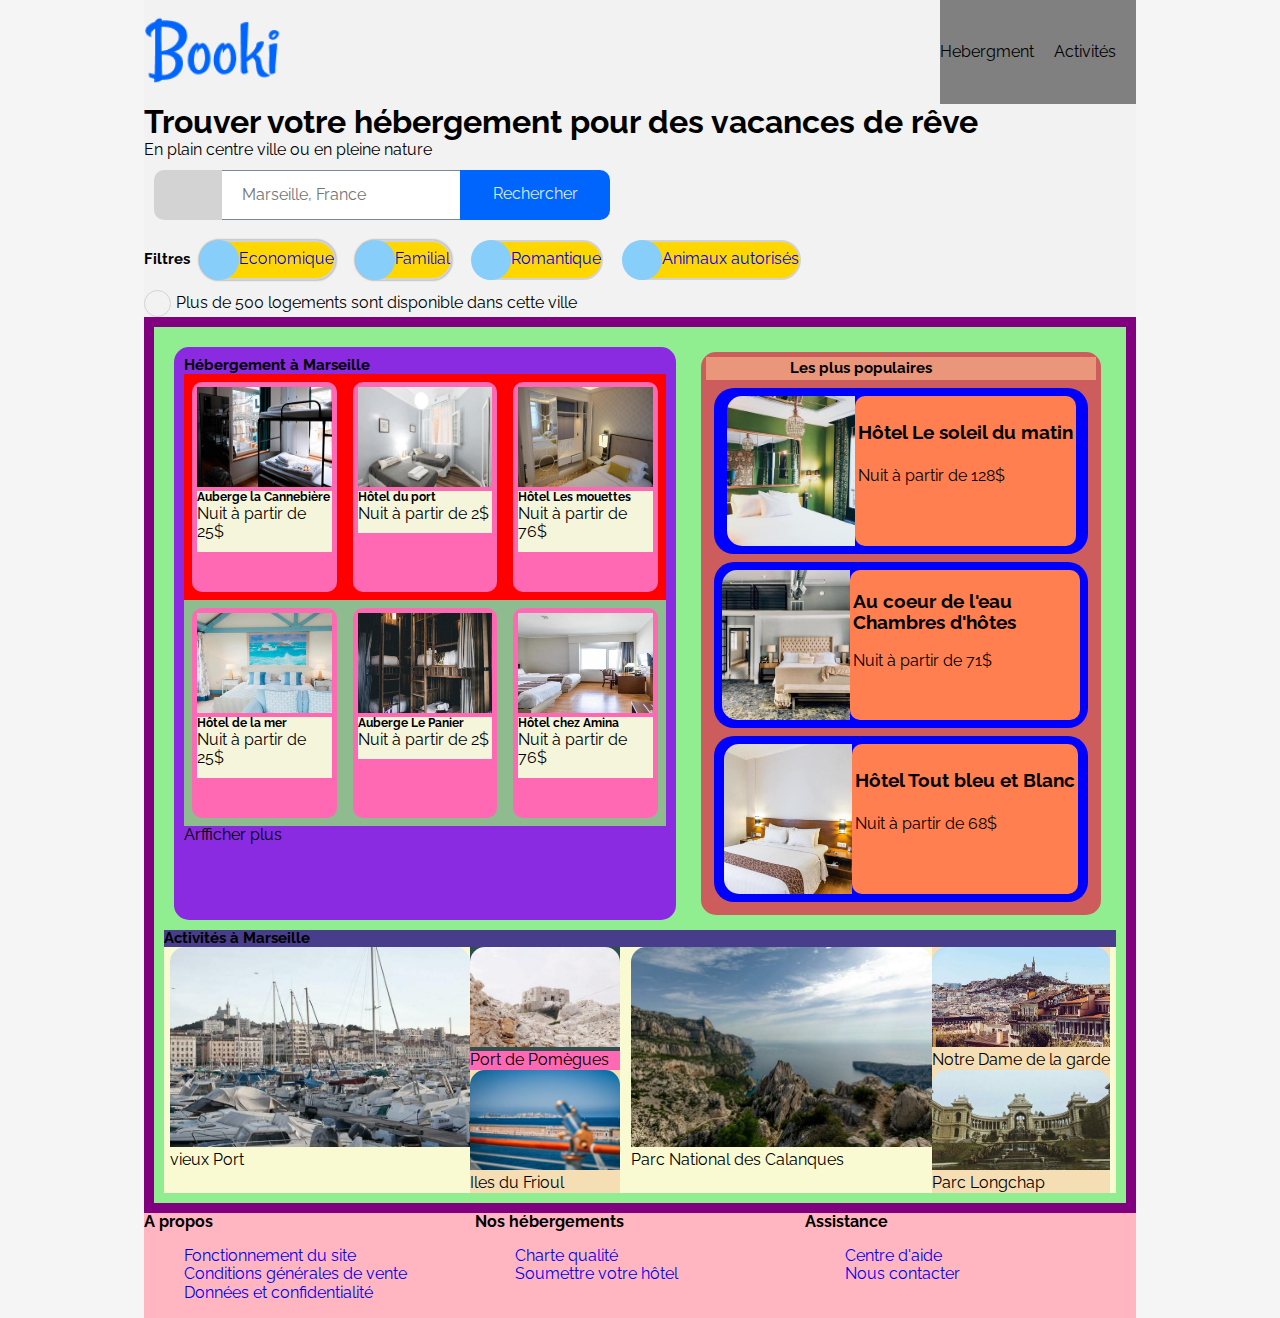
==== index.html @ ab5b2183 "Correction: Ajustement of first article and aside display and correction the iamges name" ====
<!DOCTYPE html>
<html>
    <head>
        <meta charset="utf-8">
        <meta name="viewport" content="width=device-width, initial-scale=1.0">
        <title>Web app</title>
        <!-- file normalize -->
        <link rel="stylesheet" href="./css/normalize.css"/>
        <link rel="stylesheet" href="./css/style.css"/>
        <link rel="stylesheet" href="https://cdnjs.cloudflare.com/ajax/libs/font-awesome/6.1.1/css/all.min.css" integrity="sha512-KfkfwYDsLkIlwQp6LFnl8zNdLGxu9YAA1QvwINks4PhcElQSvqcyVLLD9aMhXd13uQjoXtEKNosOWaZqXgel0g==" crossorigin="anonymous" referrerpolicy="no-referrer" />
        <link rel="icon" href="Google__Logo.ico"/>
    </head>
    <body>
       <div id="container1">
            <header class="navBar">
                <div class="headContainer"> 
                    <div class="logo">
                        <a href="#"><img src="./images/logo/Booki.png" alt="Logo booki"></a>
                    </div>
                    <div class="hybrid"></div>
                    <div class="hebergementBar">
                            <a href="#">Hebergment</a>
                            <a href="#">Activités</a>
                    </div>
                </div>
            </header>
            <main id="container2">
                <section id="filtersContainer">
                    <h1>Trouver votre hébergement pour des vacances de rêve</h1><p>En plain centre ville ou en pleine nature</p> 
                    <div class="rechercheBar">
                        <div class="buttonLocalisationIcon">
                            <i class="fa-solid fa-location-dot"></i>
                        </div>
                        <input class ="searchBar" type="search" placeholder="Marseille, France">
                        <div class="buttonResearch">Rechercher</div>
                    </div>
                    <div class="rechercheBarMobile">
                        <div class="buttonLocalisationIcon">
                            <i class="fa-solid fa-location-dot"></i>
                        </div>
                            <input class ="searchBarMobile" type="search" placeholder="Marseille, France">
                        <div class="buttonMagnifyingGlass">
                            <i class="fa-solid fa-magnifying-glass"></i>
                        </div>
                    </div>
                    <div class="filters">
                        <h2>Filtres</h2>
                        <div class="filterRelou">
                             <a href="#">
                                <div class="filter">
                                    <i class="fa-solid fa-money-bill-wave"></i>
                                    <p>Economique</p>
                                </div>
                            </a>
                            <a href="#">
                                <div class="filter">
                                    <i class="fa-solid fa-child-reaching"></i>
                                    <p>Familial</p>
                                </div>
                            </a>
                        </div>
                        <a href="#">
                            <div class="filter">
                                <i class="fa-solid fa-heart"></i>
                                <p>Romantique</p>
                            </div>
                        </a>
                        <a href="#">
                            <div class="filter">
                                <i class="fa-solid fa-dog"></i>
                                <p>Animaux autorisés</p>
                            </div>
                        </a>
                    </div>
                    <div class="headInformation">
                        <div class="infomationIcon"><i class="fa-solid fa-info"></i></div>
                        <p>Plus de 500 logements sont disponible dans cette ville</p>
                    </div>
                </section>
                <article id="container3">
                    <section class="article1">
                        <h2>Hébergement à Marseille</h2>
                        <div class="artcile1Part1">
                            <!--Cards start-->
                            <div class="cards">
                                <div class="cardImgB3">
                                    <img src="./images/hebergements/4_small/AubergelaCannebière.jpg" alt="Image of Auberge la Cannebière">
                                </div>
                                <div class="cardTextB3">
                                    <h4>Auberge la Cannebière</h4>
                                    <p>Nuit à partir de 25$</p>
                                    <div class="starEvaluation">
                                        <div class="starFullIcon"><i class="fa-solid fa-star"></i></div>
                                        <div class="starFullIcon"><i class="fa-solid fa-star"></i></div>
                                        <div class="starFullIcon"><i class="fa-solid fa-star"></i></div>
                                        <div class="starFullIcon"><i class="fa-solid fa-star"></i></div>
                                        <div class="startEmptyIcon">
                                            <i class="fa-solid fa-star"></i>
                                        </div>
                                    </div>
                                </div>
                            </div>
                            <div class="cards">
                                <div class="cardImgB3">
                                    <img src="./images/hebergements/4_small/Hôtelduport.jpg" alt="Image Hôtel du port">
                                </div>
                                <div class="cardTextB3">
                                    <h4>Hôtel du port</h1>
                                    <p>Nuit à partir de 2$</p>
                                    <div class="starEvaluation">
                                        <div class="starFullIcon"><i class="fa-solid fa-star"></i></div>
                                        <div class="starFullIcon"><i class="fa-solid fa-star"></i></div>
                                        <div class="starFullIcon"><i class="fa-solid fa-star"></i></div>
                                        <div class="starFullIcon"><i class="fa-solid fa-star"></i></div>
                                        <div class="starFullIcon"><i class="fa-solid fa-star"></i></div>
                                    </div>
                                </div>
                            </div>
                            <div class="cards">
                                <div class="cardImgB3">
                                    <img src="./images/hebergements/4_small/HôtelLesmouettes.jpg" alt="Image Hôtel Les mouettes">
                                </div>
                                <div class="cardTextB3">
                                    <h4>Hôtel Les mouettes</h1>
                                    <p>Nuit à partir de 76$</p>
                                    <div class="starEvaluation">
                                        <div class="starFullIcon"><i class="fa-solid fa-star"></i></div>
                                        <div class="starFullIcon"><i class="fa-solid fa-star"></i></div>
                                        <div class="starFullIcon"><i class="fa-solid fa-star"></i></div>
                                        <div class="starFullIcon"><i class="fa-solid fa-star"></i></div>
                                        <div class="startEmptyIcon">
                                            <i class="fa-solid fa-star"></i>
                                        </div>
                                    </div>
                                </div>
                            </div>
                        </div>
                            <div class="artcile1Part2">
                                <div class="cards">
                                    <div class="cardImgB3">
                                        <img src="./images/hebergements/4_small/Hôteldelamer.jpg" alt="Image Hôtel de la mer">
                                    </div>
                                    <div class="cardTextB3">
                                        <h4>Hôtel de la mer</h1>
                                        <p>Nuit à partir de 25$</p>
                                        <div class="starEvaluation">
                                            <div class="starFullIcon"><i class="fa-solid fa-star"></i></div>
                                            <div class="starFullIcon"><i class="fa-solid fa-star"></i></div>
                                            <div class="starFullIcon"><i class="fa-solid fa-star"></i></div>
                                            <div class="startEmptyIcon">
                                                <i class="fa-solid fa-star"></i>
                                                <i class="fa-solid fa-star"></i>
                                            </div>
                                        </div>
                                    </div>
                                </div>
                                <div class="cards">
                                    <div class="cardImgB3">
                                        <img src="./images/hebergements/4_small/AubergeLePanier.jpg" alt="Image Auberge Le Panier">
                                    </div>
                                    <div class="cardTextB3">
                                        <h4>Auberge Le Panier</h1>
                                        <p>Nuit à partir de 2$</p>
                                        <div class="starEvaluation">
                                            <div class="starFullIcon"><i class="fa-solid fa-star"></i></div>
                                            <div class="starFullIcon"><i class="fa-solid fa-star"></i></div>
                                            <div class="starFullIcon"><i class="fa-solid fa-star"></i></div>
                                            <div class="starFullIcon"><i class="fa-solid fa-star"></i></div>
                                            <div class="startEmptyIcon">
                                                <i class="fa-solid fa-star"></i>
                                            </div>
                                        </div>
                                    </div>
                                </div>
                                <div class="cards">
                                    <div class="cardImgB3">
                                        <img class="hebergementImg6" src="./images/hebergements/4_small/HôtelchezAmina.jpg" alt="Image Hôtel chez Amina">
                                    </div>
                                    <div class="cardTextB3">
                                        <h4>Hôtel chez Amina</h1>
                                        <p>Nuit à partir de 76$</p>
                                        <div class="starEvaluation">
                                            <div class="starFullIcon"><i class="fa-solid fa-star"></i></div>
                                            <div class="starFullIcon"><i class="fa-solid fa-star"></i></div>
                                            <div class="starFullIcon"><i class="fa-solid fa-star"></i></div>
                                            <div class="starFullIcon"><i class="fa-solid fa-star"></i></div>
                                            <div class="starFullIcon"><i class="fa-solid fa-star"></i></div>
                                        </div>
                                    </div>
                                </div>
                        </div> 
                        <p>Arfficher plus</p>
                    </section>
                    <aside class="article2">
                        <div class="artcile2Title">
                            <h2>Les plus populaires</h2>
                            <i class="fa-solid fa-star"></i>
                        </div>
                        <div class="cardsWithIcon">
                                <img src="./images/hebergements/4_small/HôtelLesoleildumatin.jpg" alt="Image Hôtel Tout bleu et Blanc">
                                <div class="cardDescripIcon">
                                <h3>Hôtel Le soleil du matin</h3>
                                <p>Nuit à partir de 128$</p>
                                <div class="starEvaluation">
                                    <div class="starFullIcon"><i class="fa-solid fa-star"></i></div>
                                    <div class="starFullIcon"><i class="fa-solid fa-star"></i></div>
                                    <div class="starFullIcon"><i class="fa-solid fa-star"></i></div>
                                    <div class="starFullIcon"><i class="fa-solid fa-star"></i></div>
                                    <div class="starFullIcon"><i class="fa-solid fa-star"></i></div>
                                </div>
                            </div>
                        </div>
                        <div class="cardsWithIcon">
                            <img src="./images/hebergements/4_small/Aucoeurdel'eauChambred'hôte.jpg" alt="Image Au coeur de l'eau Chambre d'hôtel">
                            <div class="cardDescripIcon">
                                <h3>Au coeur de l'eau Chambres d'hôtes</h3>
                                <p>Nuit à partir de 71$</p>
                                <div class="starEvaluation">
                                    <div class="starFullIcon"><i class="fa-solid fa-star"></i></div>
                                    <div class="starFullIcon"><i class="fa-solid fa-star"></i></div>
                                    <div class="starFullIcon"><i class="fa-solid fa-star"></i></div>
                                    <div class="starFullIcon"><i class="fa-solid fa-star"></i></div>
                                    <div class="startEmptyIcon">
                                        <i class="fa-solid fa-star"></i>
                                    </div>
                                </div>
                            </div>
                        </div>
                        <div class="cardsWithIcon">
                            <img src="./images/hebergements/4_small/HôtelToutbleuetBlanc.jpg" alt="Image Hôtel Tout bleu et Blanc">
                            <div class="cardDescripIcon">
                                <h3>Hôtel Tout bleu et Blanc</h3>
                                <p>Nuit à partir de 68$</p>
                                <div class="starEvaluation">
                                    <div class="starFullIcon"><i class="fa-solid fa-star"></i></div>
                                    <div class="starFullIcon"><i class="fa-solid fa-star"></i></div>
                                    <div class="starFullIcon"><i class="fa-solid fa-star"></i></div>
                                    <div class="starFullIcon"><i class="fa-solid fa-star"></i></div>
                                    <div class="startEmptyIcon">
                                        <i class="fa-solid fa-star"></i>
                                    </div>
                                </div>
                            </div>
                        </div>
                    </aside>
                    <section class="article3">
                        <h2>Activités à Marseille</h2>
                        <div class="article3cards">
                            <div class="artcile3Part1">
                                <div class="cards3">
                                    <img class="activiteImg1" src="./images/activites/4_small/vieuxPort.jpg" alt="Image vieux port">
                                    <p>vieux Port</p>
                                </div>
                                <div class="artcile3Relou">
                                    <div class="cards3">
                                        <div class="cardImgB5">
                                            <img class="activiteImg2" src="./images/activites/4_small/PortdePomègues.jpg" alt="Image Port de Pomègues">
                                        </div>
                                        <div class="cardTextB5"><p>Port de Pomègues</p></div>
                                    </div>
                                    <div class="cards3">
                                        <img class="activiteImg3" src="./images/activites/4_small/IlesduFrioul.jpg" alt="Image Iles du Frioul">
                                        <p>Iles du Frioul</p>
                                    </div>
                                </div>
                            </div>
                            <div class="artcile3Part2">
                                <div class="cards3">
                                    <img class="activiteImg4" src="./images/activites/4_small/ParcNationaldesCalanques.jpg" alt="Image Parc National des Calanques">
                                    <p>Parc National des Calanques</p>
                                </div>
                                <div class="artcile3Relou">
                                    <div class="cards3">
                                        <img class="activiteImg5" src="./images/activites/4_small/NotreDamedelagarde.jpg" alt="Image Notre Dame de la garde">
                                        <p>Notre Dame de la garde</p>
                                    </div>
                                    <div class="cards3">
                                        <img class="activiteImg6" src="./images/activites/4_small/ParcLongchap.jpg" alt="Image Parc Longchap">
                                        <p>Parc Longchap</p>
                                    </div>
                                </div>
                            </div>
                        </div>
                    </section>
                </article>
            </main>
            <footer class="basDePage">
                <div class="footInfo">
                    <h4>A propos</h4>
                    <ul>
                        <li><a href="#">Fonctionnement du site</a></li>
                        <li><a href="#">Conditions générales de vente</a></li>
                        <li><a href="#">Données et confidentialité</a></li>
                    </ul>
                </div>
                <div class="footInfo">
                    <h4>Nos hébergements</h4>
                    <ul>
                        <li><a href="#">Charte qualité</a></li>
                        <li><a href="#">Soumettre votre hôtel</a></li>
                    </ul>
                </div>
                <div class="footInfo">
                    <h4>Assistance</h4>
                    <ul>
                        <li><a href="#"><p>Centre d'aide</p></a></li>
                        <li><a href="#"><p>Nous contacter</p></a></li>
                    </ul>
                </div>
            </footer>
       </div>
    </body>
</html>
---- css/style.css ----
@import url('https://fonts.googleapis.com/css2?family=Raleway:ital,wght@0,100;0,200;0,300;0,400;0,500;0,600;0,700;0,800;0,900;1,100;1,200;1,300;1,400;1,500;1,600;1,700;1,800;1,900&display=swap');


html {
    font-family: 'Raleway', sans-serif;
}
:root {
    --color1: #0065FC;
    --color2: #DEEBFF;
    --color3: #F2F2F2;
}

body {
    background-color: whitesmoke;
    max-width: 992px;
    margin: auto;
}
h1,h2,h3,h4,h5,h6 {
    margin-top: 0px;
    margin-bottom: 0px;
}
h2 {
    font-size: 15px;
}
p {
    margin-top: 0px;
    margin-bottom: 0px;
}
div#container1 {
    background-color: #F2F2F2;
    display: grid;
    grid-template-columns: 1fr;
    /*grid-template-rows: 0.2fr 6fr 1fr;
    grid-template-rows: 0.2fr 2fr 0.2fr;*/
    grid-template-areas:
    "navBar"
    "main"
    "basDePage";
    height: 100vh;
}
header.navBar{
    background-color: turquoise;
}

div.headContainer {
    background-color: red;
    display: flex;
}
div.logo {
    background-color: #F2F2F2;
    display: flex;
    /*object-fit: cover;
    background-image: url("../images/logo/Booki.png");
    background-size: contain;
    background-repeat: no-repeat;*/
}
div.logo img{
    width: 100%;
    height: 100px;
}
div.hybrid {
    background-color: #F2F2F2;
    flex-grow: 2;
}
div.hebergementBar {
    background-color: grey;
    display: flex;
}
div.hebergementBar a {
    color: black;
    text-decoration:none;
    margin-right: 20px;
    padding-top: 40px;
    border-top: 3px solid transparent;
}
div.hebergementBar a:hover {
    color: #0065FC;
    border-top: 3px solid blue;
}
main#container2 {
    background-color: purple;
    display: grid;
    grid-template-columns: 1fr;
    /*grid-template-rows: 0.5fr 3fr;
    grid-template-rows: 0.1fr 2fr 0.1fr;*/
    grid-template-areas:
    "section"
    "articles";
    grid-area: main;
}
section#filtersContainer {
    background-color: #F2F2F2;
    grid-area: section;
}
div.rechercheBar {
    background-color: #F2F2F2;
    display: flex;
    padding: 10px;
}
div.rechercheBarMobile {
    display: none;
}
div.buttonLocalisationIcon {
    background-color: lightgrey;
    display: flex;
    width: 7%;
    height: 50px;
    border-radius: 10px 0px 0px 10px;
    align-items: center;
    display: flex;
    align-items: center;
    justify-content: center;
}
input.searchBar{
    height: 50px;
    display: flex;
    align-items: center;
    justify-content: center;
    border: none;
    padding: 20px;
    border-top: 0.5px solid lightslategray;
    border-bottom: 0.5px solid lightslategray;
}
div.buttonResearch {
    width: 150px;
    height: 50px;
    background-color: #0065FC;
    color: #DEEBFF;
    border-radius: 0px 10px 10px 0px;
    display: flex;
    align-items: center;
    justify-content: center;
    cursor: pointer;
}
div.buttonResearch:hover {
    background-color: #DEEBFF;
    color: #0065FC;
    border-radius: 10px;
}
div.filters {
    background-color: #F2F2F2;
    display: flex;
    align-items: center;
}
div.filters a {
    text-decoration: none;
}
div.filterRelou {
    display: flex;
    align-items: center;
    justify-content: center;
    
}
div.filterRelou a {
    filter:drop-shadow(0px 0px 1px gray);
}
div.filterRelou a:hover {
    filter:drop-shadow(1px 1px 1px black);   
    transition: 500ms ease-in-out 300ms;
}
div.filter {
    display: flex;
    background-color: gold;
    border: 2px solid lightgrey;
    align-items: center;
    justify-content: center;
    margin: 10px;
    border-radius: 20px;
}
div.filter i {
    display: flex;
    align-items: center;
    justify-content: center;
    border-radius: 25px;
    height: 40px;
    width: 40px;
    background-color: lightskyblue;
    color: #0065FC;
    margin-left: -3px;
    margin-top: -2px;
    margin-bottom: -2px;
}
div.filter a:hover {
    background-color: red;
}
div.headInformation {
    background-color: #F2F2F2;
    display: flex;
    align-items: center;
}
div.infomationIcon {
    display: flex;
    align-items: center;
    justify-content: center;
    color: #0065FC;
    width: 25px;
    height: 25px;
    border: 1px solid lightgray;
    border-radius: 25px;
    margin-right: 5px;
}
article#container3 {
    background-color: lightgreen;
    display: grid;
    /*grid-template-rows: 1fr 1fr;
    grid-template-rows: 0.2fr 5fr;*/
    grid-template-areas:
    "article1 article2"
    "article3 article3";
    grid-area: articles;
    margin: 10px;
    padding: 10px;
}
section.article1 {
    background-color: blueviolet;
    grid-area: article1;
    border-radius: 15px;
    margin: 10px;
    padding: 10px;
}
div.artcile1Part1 {
    background-color: red;
    display: flex;
}
/*CARDS start*/
div.cards {
    background-color: hotpink;
    margin: 8px;
    padding: 5px;
    border-radius: 10px;
    width: 30%;
    height: 200px;
}
img.cardImgB3 {
    border-radius: 15px 15px 0 0;
}
div.cardImgB3 img {
    width: 100%;
    height: 100px;
    /*object-fit: cover;*/
}
div.artcile1Part1 h4{
    text-size-adjust: 20px;
    font-size: 12px;
}
div.cardTextB3 {
    background-color: beige ;
}
div.starEvaluation {
    display: flex;
}
div.starFullIcon {
    display: flex;
    height: 10px;
    width: 10px;
    color: #0065FC;
    margin-right: 10px;
}
div.startEmptyIcon {
    display: flex;
    color: pink;
    margin-right: 10px;
}
div.artcile1Part2 {
    background-color: darkseagreen;
    display: flex;
}
div.artcile1Part2 h4{
    text-size-adjust: 20px;
    font-size: 12px;
}
aside.article2 {
    background-color: indianred;
    grid-area: article2;
    border-radius: 15px;
    margin: 15px;
    padding: 5px;
}
div.artcile2Title {
    background-color: darksalmon;
    display: flex;
    justify-content: space-evenly;
    padding: 3px;
    object-fit: cover;
}
div.cardsWithIcon {
    background-color: blue;
    display: flex;
    justify-content: center;
    margin: 8px;
    padding: 8px;
    border-radius: 20px;
    object-fit: cover;
}
div.cardsWithIcon img{
    width: 8em;
    height: 150px;
    object-fit: cover;
    border-radius: 15px 0 0 15px;
}
div.cardDescripIcon {
    background-color: coral;
    display: flex;
    flex-direction: column;
    justify-content: space-evenly;
    padding: 3px;
    border-radius: 10px;
}
section.article3 {
background-color: darkslateblue;
grid-area: article3;
}
div.article3cards {
background-color: lightgoldenrodyellow;
display: flex;
justify-content: space-around;
}
div.artcile3Part1 {
display: flex;
}
div.artcile3Part2 {
display: flex;
}
div.artcile3Relou {
background-color: wheat;
}

/*img.populaireImg1 {
    object-fit: cover;
    width: 100%;
    height: 120px;
    border-radius: 15px 0 0 15px ;
}
img.populaireImg2 {
    object-fit: cover;
    width: 55%;
    height: 130px;
    border-radius: 15px 0 0 15px ;
}
img.populaireImg3 {
    object-fit: cover;
    width: 55%;
    height: 120px;
    border-radius: 15px 0 0 15px ;
}*/
img.activiteImg1 {
    object-fit: cover;
    width: 100%;
    height: 200px;
    border-radius: 15px 15px 0 0;
}
div.cardImgB5 {
background-color: darkslategray;
}
img.activiteImg2 {
    object-fit: cover;
    width: 100%;
    height: 100px;
    border-radius: 15px 15px 0 0;
}
img.activiteImg3 {
    object-fit: cover;
    width: 100%;
    height: 100px;
    border-radius: 15px 15px 0 0;
}
img.activiteImg4 {
    object-fit: cover;
    width: 100%;
    height: 200px;
    border-radius: 15px 15px 0 0;
}
img.activiteImg5 {
    object-fit: cover;
    width: 100%;
    height: 100px;
    border-radius: 15px 15px 0 0;
}
img.activiteImg6 {
    object-fit: cover;
    width: 100%;
    height: 100px;
    border-radius: 15px 15px 0 0;
}
div.cardTextB5 {
    background-color: hotpink;
}
footer.basDePage {
    background-color: gray;
    grid-area: basDePage;
    display: flex;
}
footer.basDePage a {
    text-decoration: none;
}
footer.basDePage ul{
    list-style-type: none;
}
div.footInfo {
background-color: lightpink;
display: flex;
flex-direction: column;
flex: 1;
}
/*Format tablette*/
@media screen and (max-width: 992px) and (min-width: 769px) {
        header.navBar {
            background-color: lightpink;
        }

        div.article3cards {
            flex-direction: column;
            justify-content: center;
        }

        div.artcile3Part1 {
            justify-content: center;
            margin: 10px;
        }
        
        div.artcile3Part2 {
            justify-content: center;
            margin: 10px;
        }
} /*Erreur braquette*/
    /*Format mobile*/
    @media screen and (max-width: 768px) {
    article#container3 {
        grid-template-columns: 1fr;
        /*grid-template-rows: repeat(3, 1fr);
        grid-template-rows: repeat(3, 0.5fr);*/
        grid-template-areas:
        "article2"
        "article1"
        "article3";
    }
    div.navBar {
        background-color: #DEEBFF;
    }
    div.headContainer {
        background-color: aquamarine;
        flex-direction: column;
    }
    div.logo {
        background-color: darkorchid;
        justify-content: center;
        height: 150px;
        /*background-image: url("../images/logo/Booki@3x.png");*/
    }
    div.hebergementBar {
        display: flex;
        justify-content: space-evenly; 
    }
    div.hebergementBar a {
        border-top: none;
        text-align: center;        
        width: 100%;
        border-bottom: 3px solid transparent;
        padding-bottom: 20px;
    }
    div.hebergementBar a:hover {
        border-top: none;
        border-bottom: 3px solid blue;
    }
    main#container2 {
        background-color: brown;
        /*grid-template-rows: 0.1fr ;*/
     }
    div.hybrid {
        display: none;
    }
    
    div.rechercheBar {
        display: none;
    }
    div.rechercheBarMobile {
        display: flex;
        align-items: center;
        justify-content: center;
        width: 100%;
        padding: 10px;
    }
    div.buttonMagnifyingGlass {
        width: 10%;
        height: 50px;
        background-color: #0065FC;
        display: flex;
        align-items: center;
        justify-content: center;
        cursor: pointer;
        border-radius: 10px;
    }
    input.searchBarMobile{
        width: 70%;
        height: 50px;
        display: flex;
        align-items: center;
        justify-content: center;
        border: none;
        padding: 20px;
        border-top: 0.5px solid lightslategray;
        border-bottom: 0.5px solid lightslategray;
    }
    div.buttonMagnifyingGlass:hover {
        height: 50px;
        background-color: lightskyblue;
        color: white;
        border-radius: 10px;
    }
    div.filters {
        display: flex;
        align-items: flex-start;
        justify-content: center;
        background-color: #DEEBFF;
        flex-direction: column;
    }
    div.filters h2 {
        font-size: 25px;
    }
    div.filterRelou {
        justify-content: center;
    }
    div.filter {
        justify-content: center;
    /*margin: auto;*/
    }
    section.article1 {
        object-fit: cover;
    }
    div.artcile1Part1 {
        flex-direction: column;
    }
    div.artcile1Part2 {
        flex-direction: column;
    }
    div.cards {
        width: unset;
        object-fit: cover;
    }
    div.cardImgB3 img {
        object-fit: cover;
    }
    aside.article2 {
        border-radius: 0px;
        margin: 0px;
    }
    div.cardsWithIcon {
        width: unset;
    }
    div.cardsWithIcon img{
        width: 30%;
    }
    div.cardDescripIcon{
        width: 70%;
    }
    div.article3cards {
        flex-direction: column;
    }
    div.artcile3Part1 {
        flex-direction: column;
    }
    div.artcile3Part2 {
        flex-direction: column;
    }
    footer.basDePage {
        flex-direction: column;
        flex: 1;
    }
    div.footInfo {
        margin: 20px;
    }
}
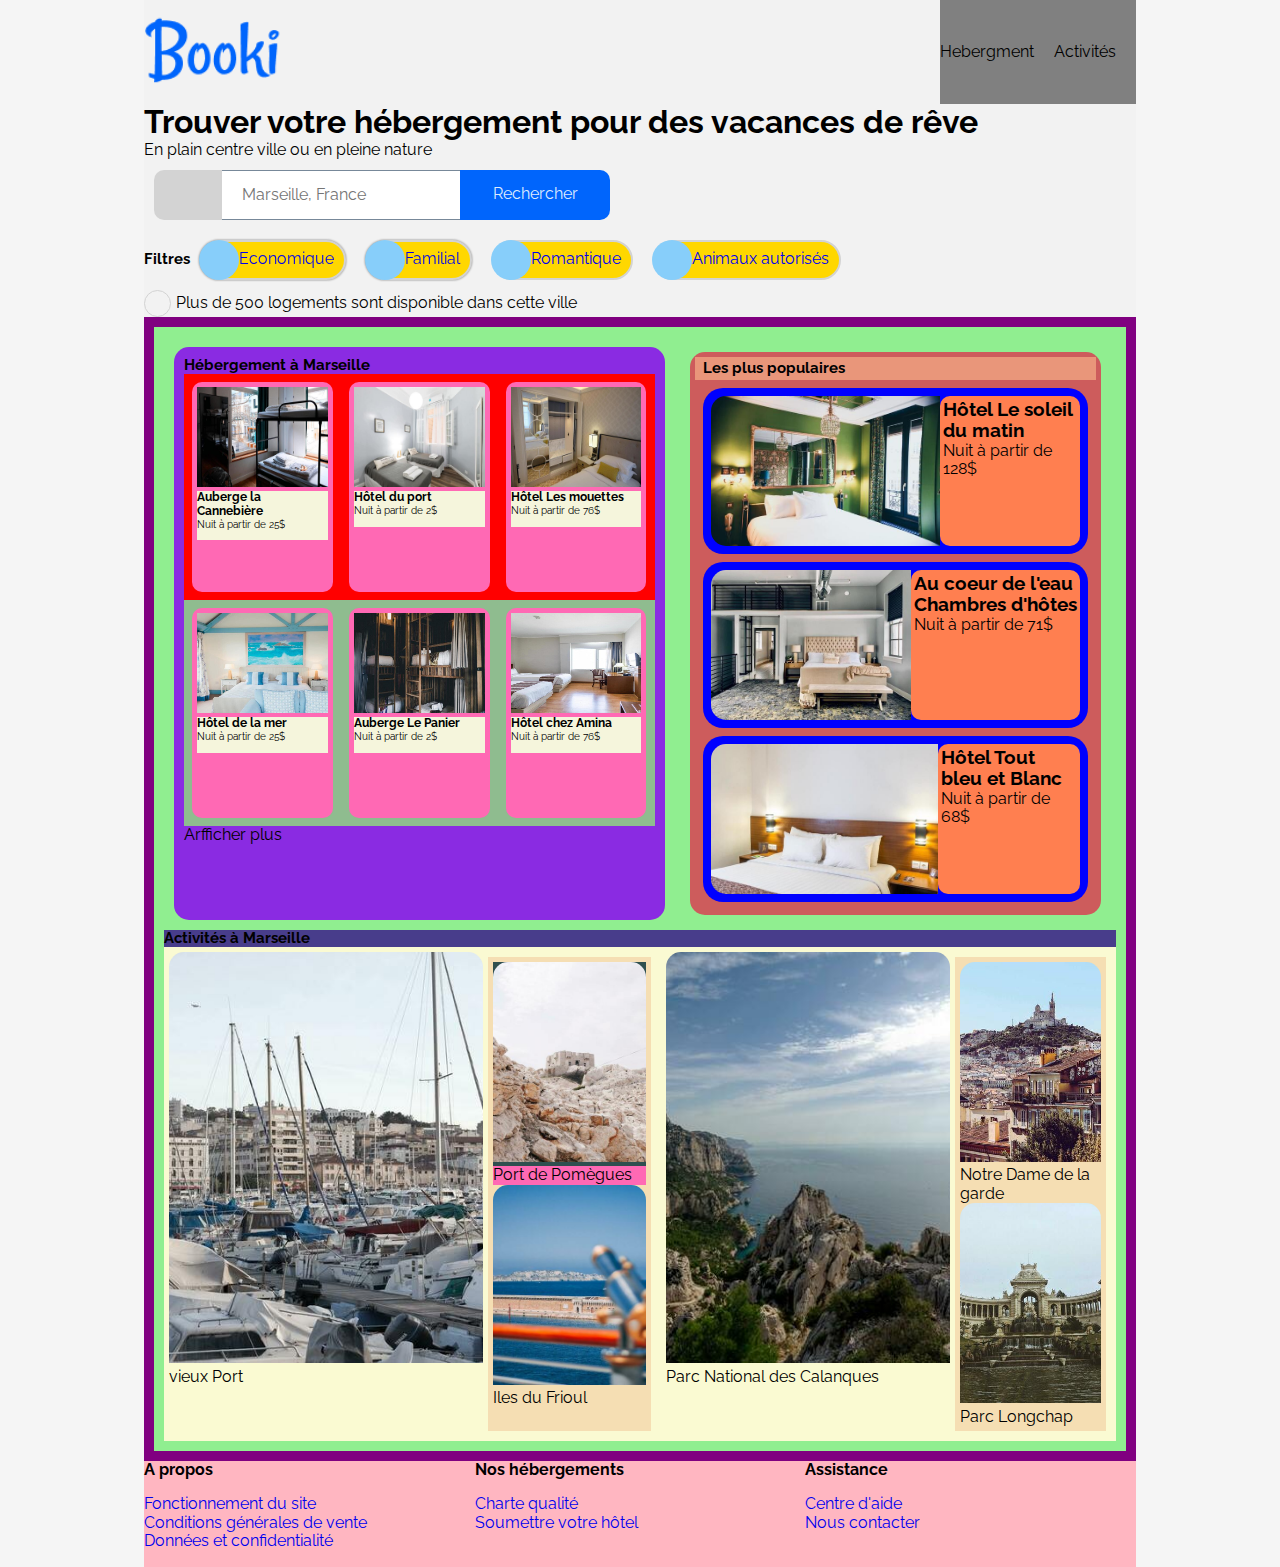
==== commit 35ed272f: "Correction: icon implementation" ====
--- a/index.html
+++ b/index.html
@@ -1,12 +1,14 @@
 <!DOCTYPE html>
-<html>
+<html lang="fr">
     <head>
         <meta charset="utf-8">
         <meta name="viewport" content="width=device-width, initial-scale=1.0">
-        <title>Web app</title>
+        <title>mon site de réservation Booki</title>
         <!-- file normalize -->
         <link rel="stylesheet" href="./css/normalize.css"/>
+        <!-- style -->
         <link rel="stylesheet" href="./css/style.css"/>
+         <!-- cdn: fontawsome -->
         <link rel="stylesheet" href="https://cdnjs.cloudflare.com/ajax/libs/font-awesome/6.1.1/css/all.min.css" integrity="sha512-KfkfwYDsLkIlwQp6LFnl8zNdLGxu9YAA1QvwINks4PhcElQSvqcyVLLD9aMhXd13uQjoXtEKNosOWaZqXgel0g==" crossorigin="anonymous" referrerpolicy="no-referrer" />
         <link rel="icon" href="Google__Logo.ico"/>
     </head>
@@ -15,12 +17,12 @@
             <header class="navBar">
                 <div class="headContainer"> 
                     <div class="logo">
-                        <a href="#"><img src="./images/logo/Booki.png" alt="Logo booki"></a>
+                        <a id="logo" href="#logo"><img src="./images/logo/Booki.png" alt="Logo booki"></a>
                     </div>
                     <div class="hybrid"></div>
                     <div class="hebergementBar">
-                            <a href="#">Hebergment</a>
-                            <a href="#">Activités</a>
+                            <a href="#linkToArticle1">Hebergment</a>
+                            <a href="#article3">Activités</a>
                     </div>
                 </div>
             </header>
@@ -77,8 +79,9 @@
                         <p>Plus de 500 logements sont disponible dans cette ville</p>
                     </div>
                 </section>
-                <article id="container3">
+                <div id="container3">
                     <section class="article1">
+                        <a id="linkToArticle1" href="#"></a>
                         <h2>Hébergement à Marseille</h2>
                         <div class="artcile1Part1">
                             <!--Cards start-->
@@ -105,7 +108,7 @@
                                     <img src="./images/hebergements/4_small/Hôtelduport.jpg" alt="Image Hôtel du port">
                                 </div>
                                 <div class="cardTextB3">
-                                    <h4>Hôtel du port</h1>
+                                    <h4>Hôtel du port</h4>
                                     <p>Nuit à partir de 2$</p>
                                     <div class="starEvaluation">
                                         <div class="starFullIcon"><i class="fa-solid fa-star"></i></div>
@@ -121,7 +124,7 @@
                                     <img src="./images/hebergements/4_small/HôtelLesmouettes.jpg" alt="Image Hôtel Les mouettes">
                                 </div>
                                 <div class="cardTextB3">
-                                    <h4>Hôtel Les mouettes</h1>
+                                    <h4>Hôtel Les mouettes</h4>
                                     <p>Nuit à partir de 76$</p>
                                     <div class="starEvaluation">
                                         <div class="starFullIcon"><i class="fa-solid fa-star"></i></div>
@@ -141,7 +144,7 @@
                                         <img src="./images/hebergements/4_small/Hôteldelamer.jpg" alt="Image Hôtel de la mer">
                                     </div>
                                     <div class="cardTextB3">
-                                        <h4>Hôtel de la mer</h1>
+                                        <h4>Hôtel de la mer</h4>
                                         <p>Nuit à partir de 25$</p>
                                         <div class="starEvaluation">
                                             <div class="starFullIcon"><i class="fa-solid fa-star"></i></div>
@@ -159,7 +162,7 @@
                                         <img src="./images/hebergements/4_small/AubergeLePanier.jpg" alt="Image Auberge Le Panier">
                                     </div>
                                     <div class="cardTextB3">
-                                        <h4>Auberge Le Panier</h1>
+                                        <h4>Auberge Le Panier</h4>
                                         <p>Nuit à partir de 2$</p>
                                         <div class="starEvaluation">
                                             <div class="starFullIcon"><i class="fa-solid fa-star"></i></div>
@@ -177,7 +180,7 @@
                                         <img class="hebergementImg6" src="./images/hebergements/4_small/HôtelchezAmina.jpg" alt="Image Hôtel chez Amina">
                                     </div>
                                     <div class="cardTextB3">
-                                        <h4>Hôtel chez Amina</h1>
+                                        <h4>Hôtel chez Amina</h4>
                                         <p>Nuit à partir de 76$</p>
                                         <div class="starEvaluation">
                                             <div class="starFullIcon"><i class="fa-solid fa-star"></i></div>
@@ -197,12 +200,14 @@
                             <i class="fa-solid fa-star"></i>
                         </div>
                         <div class="cardsWithIcon">
-                                <img src="./images/hebergements/4_small/HôtelLesoleildumatin.jpg" alt="Image Hôtel Tout bleu et Blanc">
+                            <div class="article2Img">
+                                    <img src="./images/hebergements/4_small/HôtelLesoleildumatin.jpg" alt="Image Hôtel Tout bleu et Blanc">
+                                    </div>
                                 <div class="cardDescripIcon">
                                 <h3>Hôtel Le soleil du matin</h3>
                                 <p>Nuit à partir de 128$</p>
                                 <div class="starEvaluation">
-                                    <div class="starFullIcon"><i class="fa-solid fa-star"></i></div>
+                                    <i class="fa-solid fa-star starFullIcon"></i>
                                     <div class="starFullIcon"><i class="fa-solid fa-star"></i></div>
                                     <div class="starFullIcon"><i class="fa-solid fa-star"></i></div>
                                     <div class="starFullIcon"><i class="fa-solid fa-star"></i></div>
@@ -220,9 +225,7 @@
                                     <div class="starFullIcon"><i class="fa-solid fa-star"></i></div>
                                     <div class="starFullIcon"><i class="fa-solid fa-star"></i></div>
                                     <div class="starFullIcon"><i class="fa-solid fa-star"></i></div>
-                                    <div class="startEmptyIcon">
-                                        <i class="fa-solid fa-star"></i>
-                                    </div>
+                                    <i class="fa-solid fa-star starFullIconGrey"></i>
                                 </div>
                             </div>
                         </div>
@@ -243,46 +246,46 @@
                             </div>
                         </div>
                     </aside>
-                    <section class="article3">
+                    <section id="article3">
                         <h2>Activités à Marseille</h2>
                         <div class="article3cards">
                             <div class="artcile3Part1">
-                                <div class="cards3">
-                                    <img class="activiteImg1" src="./images/activites/4_small/vieuxPort.jpg" alt="Image vieux port">
+                                <div class="cards3Solo">
+                                    <img src="./images/activites/4_small/vieuxPort.jpg" alt="Image vieux port">
                                     <p>vieux Port</p>
                                 </div>
                                 <div class="artcile3Relou">
                                     <div class="cards3">
                                         <div class="cardImgB5">
-                                            <img class="activiteImg2" src="./images/activites/4_small/PortdePomègues.jpg" alt="Image Port de Pomègues">
+                                            <img src="./images/activites/4_small/PortdePomègues.jpg" alt="Image Port de Pomègues">
                                         </div>
                                         <div class="cardTextB5"><p>Port de Pomègues</p></div>
                                     </div>
                                     <div class="cards3">
-                                        <img class="activiteImg3" src="./images/activites/4_small/IlesduFrioul.jpg" alt="Image Iles du Frioul">
+                                        <img src="./images/activites/4_small/IlesduFrioul.jpg" alt="Image Iles du Frioul">
                                         <p>Iles du Frioul</p>
                                     </div>
                                 </div>
                             </div>
                             <div class="artcile3Part2">
-                                <div class="cards3">
-                                    <img class="activiteImg4" src="./images/activites/4_small/ParcNationaldesCalanques.jpg" alt="Image Parc National des Calanques">
+                                <div class="cards3Solo">
+                                    <img src="./images/activites/4_small/ParcNationaldesCalanques.jpg" alt="Image Parc National des Calanques">
                                     <p>Parc National des Calanques</p>
                                 </div>
                                 <div class="artcile3Relou">
                                     <div class="cards3">
-                                        <img class="activiteImg5" src="./images/activites/4_small/NotreDamedelagarde.jpg" alt="Image Notre Dame de la garde">
+                                        <img src="./images/activites/4_small/NotreDamedelagarde.jpg" alt="Image Notre Dame de la garde">
                                         <p>Notre Dame de la garde</p>
                                     </div>
                                     <div class="cards3">
-                                        <img class="activiteImg6" src="./images/activites/4_small/ParcLongchap.jpg" alt="Image Parc Longchap">
+                                        <img src="./images/activites/4_small/ParcLongchap.jpg" alt="Image Parc Longchap">
                                         <p>Parc Longchap</p>
                                     </div>
                                 </div>
                             </div>
                         </div>
                     </section>
-                </article>
+                </div>
             </main>
             <footer class="basDePage">
                 <div class="footInfo">
--- a/css/style.css
+++ b/css/style.css
@@ -165,6 +165,7 @@
     align-items: center;
     justify-content: center;
     margin: 10px;
+    padding-right: 10px;
     border-radius: 20px;
 }
 div.filter i {
@@ -199,11 +200,12 @@
     border-radius: 25px;
     margin-right: 5px;
 }
-article#container3 {
+
+div#container3 {
     background-color: lightgreen;
     display: grid;
-    /*grid-template-rows: 1fr 1fr;
-    grid-template-rows: 0.2fr 5fr;*/
+    grid-template-rows: 0.5fr 0.8fr;
+    /*grid-template-rows: 0.2fr 5fr;*/
     grid-template-areas:
     "article1 article2"
     "article3 article3";
@@ -211,6 +213,7 @@
     margin: 10px;
     padding: 10px;
 }
+
 section.article1 {
     background-color: blueviolet;
     grid-area: article1;
@@ -239,9 +242,11 @@
     height: 100px;
     /*object-fit: cover;*/
 }
-div.artcile1Part1 h4{
-    text-size-adjust: 20px;
+div.artcile1Part1 h4 {
     font-size: 12px;
+}
+div.artcile1Part1 p {
+    font-size: 10px;
 }
 div.cardTextB3 {
     background-color: beige ;
@@ -256,18 +261,27 @@
     color: #0065FC;
     margin-right: 10px;
 }
+i.starFullIcon {
+    color: #0065FC;
+}
+i.starFullIconGrey {
+    color: grey;
+}
 div.startEmptyIcon {
     display: flex;
-    color: pink;
+    color: gray;
     margin-right: 10px;
+    font-size: 10px;
 }
 div.artcile1Part2 {
     background-color: darkseagreen;
     display: flex;
 }
-div.artcile1Part2 h4{
-    text-size-adjust: 20px;
+div.artcile1Part2 h4 {
     font-size: 12px;
+}
+div.artcile1Part2 p {
+    font-size: 10px;
 }
 aside.article2 {
     background-color: indianred;
@@ -279,21 +293,32 @@
 div.artcile2Title {
     background-color: darksalmon;
     display: flex;
-    justify-content: space-evenly;
     padding: 3px;
-    object-fit: cover;
+}
+div.artcile2Title h2 {
+    margin-left: 5px;
+}
+div.artcile2Title i {
+    margin-left: 200px;
 }
 div.cardsWithIcon {
     background-color: blue;
     display: flex;
-    justify-content: center;
+    /*justify-content: center;*/
     margin: 8px;
     padding: 8px;
     border-radius: 20px;
     object-fit: cover;
 }
+div.article2Img {
+    width: 100%;
+    height: 150px;
+    min-width: 100px;
+    object-fit: cover;
+    border-radius: 15px 0 0 15px;
+}
 div.cardsWithIcon img{
-    width: 8em;
+    width: 100%;
     height: 150px;
     object-fit: cover;
     border-radius: 15px 0 0 15px;
@@ -302,27 +327,37 @@
     background-color: coral;
     display: flex;
     flex-direction: column;
-    justify-content: space-evenly;
     padding: 3px;
     border-radius: 10px;
 }
-section.article3 {
-background-color: darkslateblue;
-grid-area: article3;
+div.cardDescripIcon h3 {
+    margin-top: 0px;
+    margin-bottom: 0px;
+}
+div.cardDescripIcon p {
+    margin-bottom: 50px;
+}
+section#article3 {
+    background-color: darkslateblue;
+    grid-area: article3;
 }
 div.article3cards {
-background-color: lightgoldenrodyellow;
-display: flex;
-justify-content: space-around;
+    background-color: lightgoldenrodyellow;
+    display: flex;
+    justify-content: space-around;
 }
 div.artcile3Part1 {
-display: flex;
+    display: flex;
+    margin: 5px;
 }
 div.artcile3Part2 {
-display: flex;
+    display: flex;
+    margin: 5px;
 }
 div.artcile3Relou {
-background-color: wheat;
+    background-color: wheat;
+    margin: 5px;
+    padding: 5px;
 }
 
 /*img.populaireImg1 {
@@ -343,7 +378,13 @@
     height: 120px;
     border-radius: 15px 0 0 15px ;
 }*/
-img.activiteImg1 {
+div.cards3Solo img {
+    object-fit: cover;
+    width: 100%;
+    height: 85%;
+    border-radius: 15px 15px 0 0;
+}
+div.cards3 img{
     object-fit: cover;
     width: 100%;
     height: 200px;
@@ -352,36 +393,7 @@
 div.cardImgB5 {
 background-color: darkslategray;
 }
-img.activiteImg2 {
-    object-fit: cover;
-    width: 100%;
-    height: 100px;
-    border-radius: 15px 15px 0 0;
-}
-img.activiteImg3 {
-    object-fit: cover;
-    width: 100%;
-    height: 100px;
-    border-radius: 15px 15px 0 0;
-}
-img.activiteImg4 {
-    object-fit: cover;
-    width: 100%;
-    height: 200px;
-    border-radius: 15px 15px 0 0;
-}
-img.activiteImg5 {
-    object-fit: cover;
-    width: 100%;
-    height: 100px;
-    border-radius: 15px 15px 0 0;
-}
-img.activiteImg6 {
-    object-fit: cover;
-    width: 100%;
-    height: 100px;
-    border-radius: 15px 15px 0 0;
-}
+
 div.cardTextB5 {
     background-color: hotpink;
 }
@@ -395,29 +407,30 @@
 }
 footer.basDePage ul{
     list-style-type: none;
+    padding: 0;
 }
 div.footInfo {
-background-color: lightpink;
-display: flex;
-flex-direction: column;
-flex: 1;
+    background-color: lightpink;
+    display: flex;
+    flex-direction: column;
+    flex: 1;
 }
 /*Format tablette*/
 @media screen and (max-width: 992px) and (min-width: 769px) {
         header.navBar {
             background-color: lightpink;
         }
-
+        div#container3 {
+            grid-template-rows: 0.5fr 0.8fr;
+        }
         div.article3cards {
             flex-direction: column;
             justify-content: center;
         }
-
         div.artcile3Part1 {
             justify-content: center;
             margin: 10px;
         }
-        
         div.artcile3Part2 {
             justify-content: center;
             margin: 10px;
@@ -425,10 +438,10 @@
 } /*Erreur braquette*/
     /*Format mobile*/
     @media screen and (max-width: 768px) {
-    article#container3 {
+    div#container3 {
         grid-template-columns: 1fr;
-        /*grid-template-rows: repeat(3, 1fr);
-        grid-template-rows: repeat(3, 0.5fr);*/
+        /*grid-template-rows: repeat(3, 1fr);*/
+        grid-template-rows: repeat(3, 0.1fr);
         grid-template-areas:
         "article2"
         "article1"
@@ -567,6 +580,6 @@
         flex: 1;
     }
     div.footInfo {
-        margin: 20px;
+        margin: 10px;
     }
 }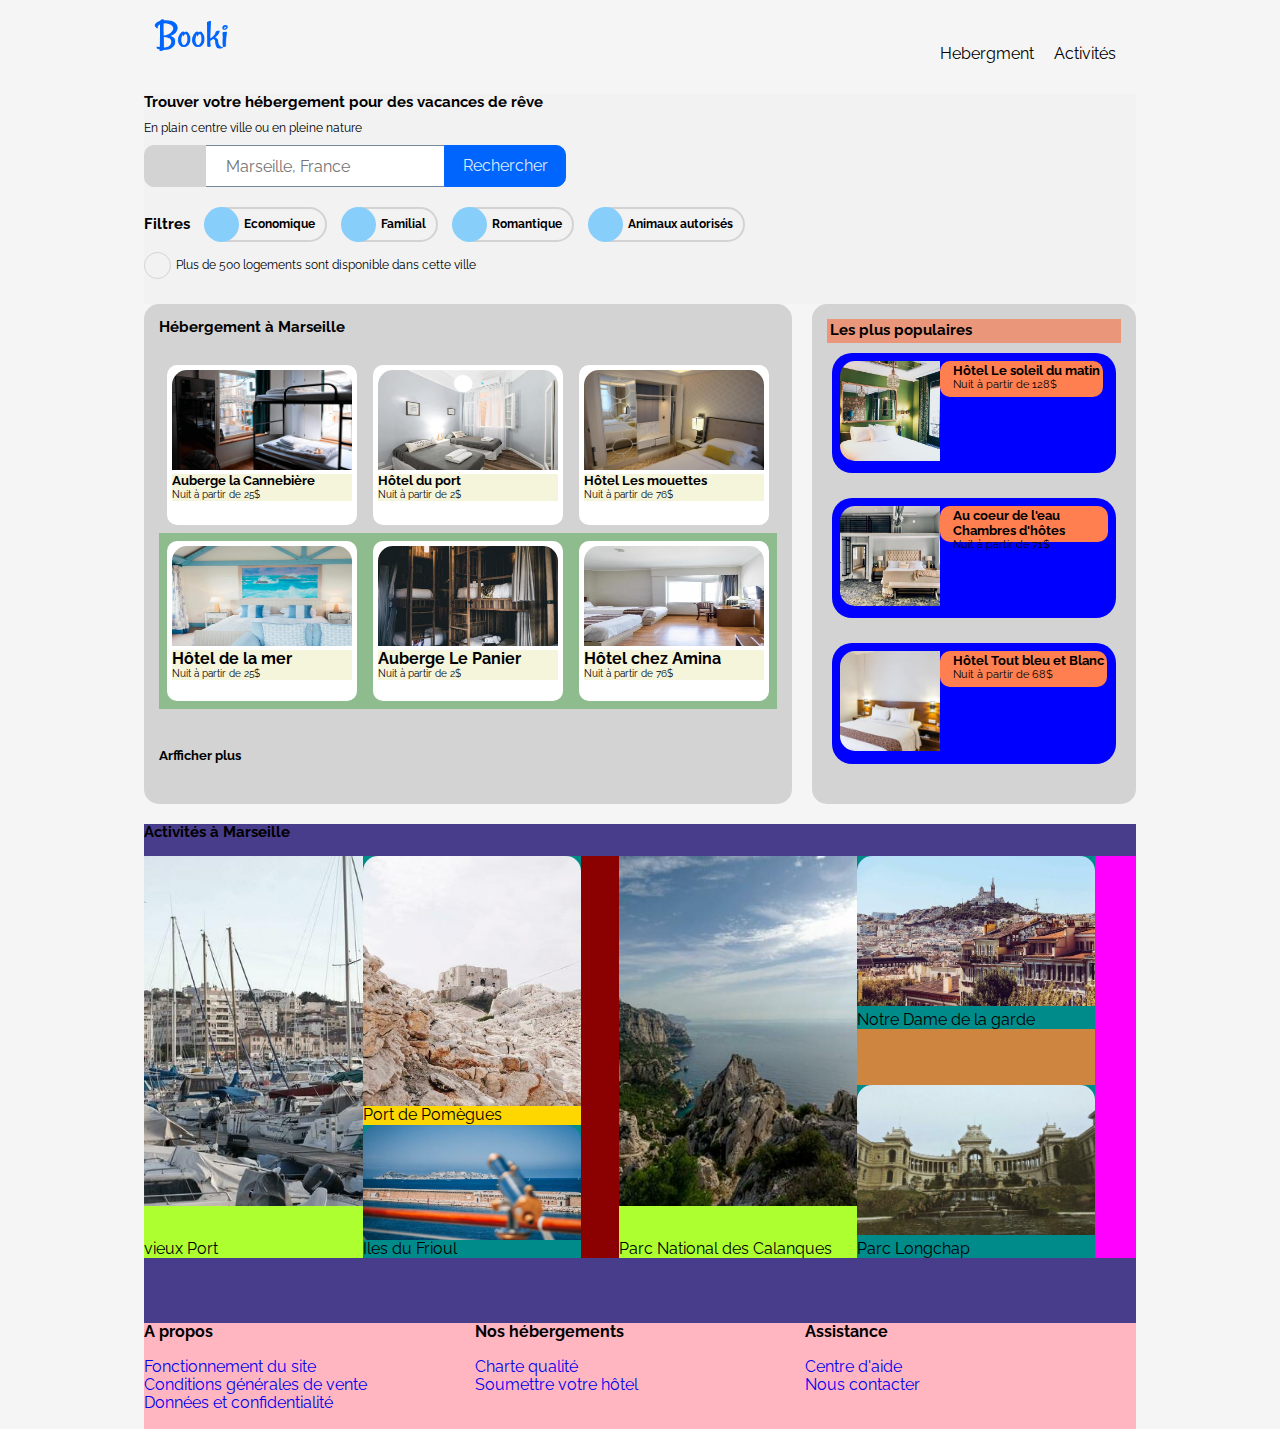
==== commit 0bf0dca7: "Correction: of menu, article 1 and aside display" ====
--- a/index.html
+++ b/index.html
@@ -21,8 +21,8 @@
                     </div>
                     <div class="hybrid"></div>
                     <div class="hebergementBar">
-                            <a href="#linkToArticle1">Hebergment</a>
-                            <a href="#article3">Activités</a>
+                            <a class="navBar1" href="#container3">Hebergment</a>
+                            <a class="navBar2" href="#article3">Activités</a>
                     </div>
                 </div>
             </header>
@@ -81,7 +81,6 @@
                 </section>
                 <div id="container3">
                     <section class="article1">
-                        <a id="linkToArticle1" href="#"></a>
                         <h2>Hébergement à Marseille</h2>
                         <div class="artcile1Part1">
                             <!--Cards start-->
@@ -93,13 +92,11 @@
                                     <h4>Auberge la Cannebière</h4>
                                     <p>Nuit à partir de 25$</p>
                                     <div class="starEvaluation">
-                                        <div class="starFullIcon"><i class="fa-solid fa-star"></i></div>
-                                        <div class="starFullIcon"><i class="fa-solid fa-star"></i></div>
-                                        <div class="starFullIcon"><i class="fa-solid fa-star"></i></div>
-                                        <div class="starFullIcon"><i class="fa-solid fa-star"></i></div>
-                                        <div class="startEmptyIcon">
-                                            <i class="fa-solid fa-star"></i>
-                                        </div>
+                                        <i class="fa-solid fa-star starFullIcon"></i>
+                                        <i class="fa-solid fa-star starFullIcon"></i>
+                                        <i class="fa-solid fa-star starFullIcon"></i>
+                                        <i class="fa-solid fa-star starFullIcon"></i>
+                                        <i class="fa-solid fa-star starFullIconGrey"></i>
                                     </div>
                                 </div>
                             </div>
@@ -111,11 +108,11 @@
                                     <h4>Hôtel du port</h4>
                                     <p>Nuit à partir de 2$</p>
                                     <div class="starEvaluation">
-                                        <div class="starFullIcon"><i class="fa-solid fa-star"></i></div>
-                                        <div class="starFullIcon"><i class="fa-solid fa-star"></i></div>
-                                        <div class="starFullIcon"><i class="fa-solid fa-star"></i></div>
-                                        <div class="starFullIcon"><i class="fa-solid fa-star"></i></div>
-                                        <div class="starFullIcon"><i class="fa-solid fa-star"></i></div>
+                                        <i class="fa-solid fa-star starFullIcon"></i>
+                                        <i class="fa-solid fa-star starFullIcon"></i>
+                                        <i class="fa-solid fa-star starFullIcon"></i>
+                                        <i class="fa-solid fa-star starFullIcon"></i>
+                                        <i class="fa-solid fa-star starFullIcon"></i>
                                     </div>
                                 </div>
                             </div>
@@ -127,13 +124,11 @@
                                     <h4>Hôtel Les mouettes</h4>
                                     <p>Nuit à partir de 76$</p>
                                     <div class="starEvaluation">
-                                        <div class="starFullIcon"><i class="fa-solid fa-star"></i></div>
-                                        <div class="starFullIcon"><i class="fa-solid fa-star"></i></div>
-                                        <div class="starFullIcon"><i class="fa-solid fa-star"></i></div>
-                                        <div class="starFullIcon"><i class="fa-solid fa-star"></i></div>
-                                        <div class="startEmptyIcon">
-                                            <i class="fa-solid fa-star"></i>
-                                        </div>
+                                        <i class="fa-solid fa-star starFullIcon"></i>
+                                        <i class="fa-solid fa-star starFullIcon"></i>
+                                        <i class="fa-solid fa-star starFullIcon"></i>
+                                        <i class="fa-solid fa-star starFullIcon"></i>
+                                        <i class="fa-solid fa-star starFullIconGrey"></i>
                                     </div>
                                 </div>
                             </div>
@@ -147,13 +142,11 @@
                                         <h4>Hôtel de la mer</h4>
                                         <p>Nuit à partir de 25$</p>
                                         <div class="starEvaluation">
-                                            <div class="starFullIcon"><i class="fa-solid fa-star"></i></div>
-                                            <div class="starFullIcon"><i class="fa-solid fa-star"></i></div>
-                                            <div class="starFullIcon"><i class="fa-solid fa-star"></i></div>
-                                            <div class="startEmptyIcon">
-                                                <i class="fa-solid fa-star"></i>
-                                                <i class="fa-solid fa-star"></i>
-                                            </div>
+                                            <i class="fa-solid fa-star starFullIcon"></i>
+                                            <i class="fa-solid fa-star starFullIcon"></i>
+                                            <i class="fa-solid fa-star starFullIcon"></i>
+                                            <i class="fa-solid fa-star starFullIconGrey"></i>
+                                            <i class="fa-solid fa-star starFullIconGrey"></i>
                                         </div>
                                     </div>
                                 </div>
@@ -165,13 +158,11 @@
                                         <h4>Auberge Le Panier</h4>
                                         <p>Nuit à partir de 2$</p>
                                         <div class="starEvaluation">
-                                            <div class="starFullIcon"><i class="fa-solid fa-star"></i></div>
-                                            <div class="starFullIcon"><i class="fa-solid fa-star"></i></div>
-                                            <div class="starFullIcon"><i class="fa-solid fa-star"></i></div>
-                                            <div class="starFullIcon"><i class="fa-solid fa-star"></i></div>
-                                            <div class="startEmptyIcon">
-                                                <i class="fa-solid fa-star"></i>
-                                            </div>
+                                            <i class="fa-solid fa-star starFullIcon"></i>
+                                            <i class="fa-solid fa-star starFullIcon"></i>
+                                            <i class="fa-solid fa-star starFullIcon"></i>
+                                            <i class="fa-solid fa-star starFullIcon"></i>
+                                            <i class="fa-solid fa-star starFullIconGrey"></i>
                                         </div>
                                     </div>
                                 </div>
@@ -183,16 +174,16 @@
                                         <h4>Hôtel chez Amina</h4>
                                         <p>Nuit à partir de 76$</p>
                                         <div class="starEvaluation">
-                                            <div class="starFullIcon"><i class="fa-solid fa-star"></i></div>
-                                            <div class="starFullIcon"><i class="fa-solid fa-star"></i></div>
-                                            <div class="starFullIcon"><i class="fa-solid fa-star"></i></div>
-                                            <div class="starFullIcon"><i class="fa-solid fa-star"></i></div>
-                                            <div class="starFullIcon"><i class="fa-solid fa-star"></i></div>
+                                            <i class="fa-solid fa-star starFullIcon"></i>
+                                            <i class="fa-solid fa-star starFullIcon"></i>
+                                            <i class="fa-solid fa-star starFullIcon"></i>
+                                            <i class="fa-solid fa-star starFullIcon"></i>
+                                            <i class="fa-solid fa-star starFullIcon"></i>
                                         </div>
                                     </div>
                                 </div>
                         </div> 
-                        <p>Arfficher plus</p>
+                        <h5>Arfficher plus</h5>
                     </section>
                     <aside class="article2">
                         <div class="artcile2Title">
@@ -200,48 +191,50 @@
                             <i class="fa-solid fa-star"></i>
                         </div>
                         <div class="cardsWithIcon">
-                            <div class="article2Img">
+                                <div class="article2Img">
                                     <img src="./images/hebergements/4_small/HôtelLesoleildumatin.jpg" alt="Image Hôtel Tout bleu et Blanc">
-                                    </div>
+                                </div>
                                 <div class="cardDescripIcon">
                                 <h3>Hôtel Le soleil du matin</h3>
                                 <p>Nuit à partir de 128$</p>
-                                <div class="starEvaluation">
-                                    <i class="fa-solid fa-star starFullIcon"></i>
-                                    <div class="starFullIcon"><i class="fa-solid fa-star"></i></div>
-                                    <div class="starFullIcon"><i class="fa-solid fa-star"></i></div>
-                                    <div class="starFullIcon"><i class="fa-solid fa-star"></i></div>
-                                    <div class="starFullIcon"><i class="fa-solid fa-star"></i></div>
+                                <div class="starEvaluation2">
+                                    <i class="fa-solid fa-star starFullIcon"></i>
+                                    <i class="fa-solid fa-star starFullIcon"></i>
+                                    <i class="fa-solid fa-star starFullIcon"></i>
+                                    <i class="fa-solid fa-star starFullIcon"></i>
+                                    <i class="fa-solid fa-star starFullIcon"></i>
                                 </div>
                             </div>
                         </div>
                         <div class="cardsWithIcon">
-                            <img src="./images/hebergements/4_small/Aucoeurdel'eauChambred'hôte.jpg" alt="Image Au coeur de l'eau Chambre d'hôtel">
+                            <div class="article2Img">
+                                <img src="./images/hebergements/4_small/Aucoeurdel'eauChambred'hôte.jpg" alt="Image Au coeur de l'eau Chambre d'hôtel">
+                             </div>
                             <div class="cardDescripIcon">
                                 <h3>Au coeur de l'eau Chambres d'hôtes</h3>
                                 <p>Nuit à partir de 71$</p>
-                                <div class="starEvaluation">
-                                    <div class="starFullIcon"><i class="fa-solid fa-star"></i></div>
-                                    <div class="starFullIcon"><i class="fa-solid fa-star"></i></div>
-                                    <div class="starFullIcon"><i class="fa-solid fa-star"></i></div>
-                                    <div class="starFullIcon"><i class="fa-solid fa-star"></i></div>
+                                <div class="starEvaluation2">
+                                    <i class="fa-solid fa-star starFullIcon"></i>
+                                    <i class="fa-solid fa-star starFullIcon"></i>
+                                    <i class="fa-solid fa-star starFullIcon"></i>
+                                    <i class="fa-solid fa-star starFullIcon"></i>
                                     <i class="fa-solid fa-star starFullIconGrey"></i>
                                 </div>
                             </div>
                         </div>
                         <div class="cardsWithIcon">
-                            <img src="./images/hebergements/4_small/HôtelToutbleuetBlanc.jpg" alt="Image Hôtel Tout bleu et Blanc">
+                            <div class="article2Img">
+                                <img src="./images/hebergements/4_small/HôtelToutbleuetBlanc.jpg" alt="Image Hôtel Tout bleu et Blanc">
+                            </div>
                             <div class="cardDescripIcon">
                                 <h3>Hôtel Tout bleu et Blanc</h3>
                                 <p>Nuit à partir de 68$</p>
-                                <div class="starEvaluation">
-                                    <div class="starFullIcon"><i class="fa-solid fa-star"></i></div>
-                                    <div class="starFullIcon"><i class="fa-solid fa-star"></i></div>
-                                    <div class="starFullIcon"><i class="fa-solid fa-star"></i></div>
-                                    <div class="starFullIcon"><i class="fa-solid fa-star"></i></div>
-                                    <div class="startEmptyIcon">
-                                        <i class="fa-solid fa-star"></i>
-                                    </div>
+                                <div class="starEvaluation2">
+                                    <i class="fa-solid fa-star starFullIcon"></i>
+                                    <i class="fa-solid fa-star starFullIcon"></i>
+                                    <i class="fa-solid fa-star starFullIcon"></i>
+                                    <i class="fa-solid fa-star starFullIcon"></i>
+                                    <i class="fa-solid fa-star starFullIconGrey"></i>
                                 </div>
                             </div>
                         </div>
@@ -251,26 +244,36 @@
                         <div class="article3cards">
                             <div class="artcile3Part1">
                                 <div class="cards3Solo">
-                                    <img src="./images/activites/4_small/vieuxPort.jpg" alt="Image vieux port">
-                                    <p>vieux Port</p>
+                                    <div class="cards3SoloImg">
+                                        <img src="./images/activites/4_small/vieuxPort.jpg" alt="Image vieux port">
+                                    </div>
+                                    <div class="cards3SoloText">
+                                        <p>vieux Port</p>
+                                    </div>
                                 </div>
                                 <div class="artcile3Relou">
                                     <div class="cards3">
-                                        <div class="cardImgB5">
+                                        <div class="imgDuo1">
                                             <img src="./images/activites/4_small/PortdePomègues.jpg" alt="Image Port de Pomègues">
                                         </div>
                                         <div class="cardTextB5"><p>Port de Pomègues</p></div>
                                     </div>
                                     <div class="cards3">
-                                        <img src="./images/activites/4_small/IlesduFrioul.jpg" alt="Image Iles du Frioul">
+                                        <div class="imgDuo2">
+                                            <img src="./images/activites/4_small/IlesduFrioul.jpg" alt="Image Iles du Frioul">
+                                        </div>
                                         <p>Iles du Frioul</p>
                                     </div>
                                 </div>
                             </div>
                             <div class="artcile3Part2">
                                 <div class="cards3Solo">
-                                    <img src="./images/activites/4_small/ParcNationaldesCalanques.jpg" alt="Image Parc National des Calanques">
-                                    <p>Parc National des Calanques</p>
+                                    <div class="cards3SoloImg">
+                                        <img src="./images/activites/4_small/ParcNationaldesCalanques.jpg" alt="Image Parc National des Calanques">
+                                    </div>
+                                    <div class="cards3SoloText">
+                                        <p>Parc National des Calanques</p>
+                                    </div>
                                 </div>
                                 <div class="artcile3Relou">
                                     <div class="cards3">
--- a/css/style.css
+++ b/css/style.css
@@ -13,6 +13,7 @@
 body {
     background-color: whitesmoke;
     max-width: 992px;
+   /* max-width: 1000px;*/
     margin: auto;
 }
 h1,h2,h3,h4,h5,h6 {
@@ -27,7 +28,6 @@
     margin-bottom: 0px;
 }
 div#container1 {
-    background-color: #F2F2F2;
     display: grid;
     grid-template-columns: 1fr;
     /*grid-template-rows: 0.2fr 6fr 1fr;
@@ -39,31 +39,26 @@
     height: 100vh;
 }
 header.navBar{
-    background-color: turquoise;
-}
-
+    background-color: none;
+}
 div.headContainer {
-    background-color: red;
-    display: flex;
+    display: flex;
+    margin-bottom: 30px;
+    align-items: center;
 }
 div.logo {
-    background-color: #F2F2F2;
-    display: flex;
-    /*object-fit: cover;
-    background-image: url("../images/logo/Booki.png");
-    background-size: contain;
-    background-repeat: no-repeat;*/
-}
-div.logo img{
+    display: flex;
+}
+div.logo img {
+    padding-left: 10px;
     width: 100%;
-    height: 100px;
+    height: 50px;
+    padding-top: 10px;
 }
 div.hybrid {
-    background-color: #F2F2F2;
     flex-grow: 2;
 }
 div.hebergementBar {
-    background-color: grey;
     display: flex;
 }
 div.hebergementBar a {
@@ -78,11 +73,11 @@
     border-top: 3px solid blue;
 }
 main#container2 {
-    background-color: purple;
+    /*background-color: purple;*/
     display: grid;
     grid-template-columns: 1fr;
-    /*grid-template-rows: 0.5fr 3fr;
-    grid-template-rows: 0.1fr 2fr 0.1fr;*/
+    /*grid-template-rows: 0.5fr 3fr;*/
+    grid-template-rows: 1fr;
     grid-template-areas:
     "section"
     "articles";
@@ -92,10 +87,19 @@
     background-color: #F2F2F2;
     grid-area: section;
 }
+section#filtersContainer h1 {
+    font-size: 15px;
+    margin-bottom: 10px;
+}
+section#filtersContainer p {
+    font-size: 12px;
+}
 div.rechercheBar {
     background-color: #F2F2F2;
     display: flex;
-    padding: 10px;
+    padding-top: 10px;
+    padding-bottom: 10px;
+    align-items: center;
 }
 div.rechercheBarMobile {
     display: none;
@@ -103,16 +107,16 @@
 div.buttonLocalisationIcon {
     background-color: lightgrey;
     display: flex;
-    width: 7%;
-    height: 50px;
+    width: 60px;
+    height: 40px;
     border-radius: 10px 0px 0px 10px;
-    align-items: center;
     display: flex;
     align-items: center;
     justify-content: center;
-}
-input.searchBar{
-    height: 50px;
+    border: 0.5px solid lightgrey;
+}
+input.searchBar {
+    height: 38px;
     display: flex;
     align-items: center;
     justify-content: center;
@@ -122,8 +126,8 @@
     border-bottom: 0.5px solid lightslategray;
 }
 div.buttonResearch {
-    width: 150px;
-    height: 50px;
+    width: 120px;
+    height: 40px;
     background-color: #0065FC;
     color: #DEEBFF;
     border-radius: 0px 10px 10px 0px;
@@ -131,11 +135,11 @@
     align-items: center;
     justify-content: center;
     cursor: pointer;
+    border: 0.5px solid #0065FC
 }
 div.buttonResearch:hover {
     background-color: #DEEBFF;
     color: #0065FC;
-    border-radius: 10px;
 }
 div.filters {
     background-color: #F2F2F2;
@@ -145,49 +149,53 @@
 div.filters a {
     text-decoration: none;
 }
+div.filters h2 {
+    margin-right: 10px;
+}
 div.filterRelou {
     display: flex;
     align-items: center;
     justify-content: center;
-    
-}
-div.filterRelou a {
-    filter:drop-shadow(0px 0px 1px gray);
 }
 div.filterRelou a:hover {
-    filter:drop-shadow(1px 1px 1px black);   
+    filter:drop-shadow(1px 1px 1px black);
     transition: 500ms ease-in-out 300ms;
 }
 div.filter {
     display: flex;
-    background-color: gold;
+    color: black;
     border: 2px solid lightgrey;
     align-items: center;
-    justify-content: center;
     margin: 10px;
     padding-right: 10px;
     border-radius: 20px;
+    font-weight: bold;
+}
+div.filter:hover {
+    filter:drop-shadow(1px 1px 1px black);   
+    transition: 500ms ease-in-out 300ms;
 }
 div.filter i {
     display: flex;
     align-items: center;
     justify-content: center;
     border-radius: 25px;
-    height: 40px;
-    width: 40px;
+    height: 35px;
+    width: 35px;
     background-color: lightskyblue;
     color: #0065FC;
     margin-left: -3px;
     margin-top: -2px;
     margin-bottom: -2px;
-}
-div.filter a:hover {
-    background-color: red;
+    position: relative;
+    left: -5px;
 }
 div.headInformation {
     background-color: #F2F2F2;
     display: flex;
     align-items: center;
+    padding-bottom: 25px;
+    font-size: 15px;
 }
 div.infomationIcon {
     display: flex;
@@ -200,50 +208,61 @@
     border-radius: 25px;
     margin-right: 5px;
 }
-
 div#container3 {
-    background-color: lightgreen;
+    /*background-color: lightgreen;*/
     display: grid;
-    grid-template-rows: 0.5fr 0.8fr;
-    /*grid-template-rows: 0.2fr 5fr;*/
+    grid-template-columns: 2fr 1fr;
+    grid-template-rows: 1fr 1fr;
     grid-template-areas:
     "article1 article2"
     "article3 article3";
     grid-area: articles;
-    margin: 10px;
-    padding: 10px;
+    grid-gap: 20px;
+    margin: 0px;
+    padding: 0px;
 }
 
 section.article1 {
-    background-color: blueviolet;
+    background-color: lightgrey;
     grid-area: article1;
     border-radius: 15px;
-    margin: 10px;
-    padding: 10px;
+    margin: 0px;
+    padding: 15px;
+}
+section.article1 h2 {
+    margin-bottom: 20px;
+    font-size: 15px;
+}
+section.article1 h5 {
+    margin-top: 40px;
+    font-size: 13px;
 }
 div.artcile1Part1 {
-    background-color: red;
+   /* background-color: red;*/
     display: flex;
 }
 /*CARDS start*/
 div.cards {
-    background-color: hotpink;
+    background-color: white;
     margin: 8px;
     padding: 5px;
     border-radius: 10px;
     width: 30%;
-    height: 200px;
-}
-img.cardImgB3 {
-    border-radius: 15px 15px 0 0;
+    height: 150px;
+}
+div.cards:hover {
+    background-color: white;
+    filter:drop-shadow(1px 1px 1px black);
 }
 div.cardImgB3 img {
     width: 100%;
     height: 100px;
     /*object-fit: cover;*/
+    border-radius: 15px 15px 0 0;
+    
 }
 div.artcile1Part1 h4 {
-    font-size: 12px;
+    font-size: 13px;
 }
 div.artcile1Part1 p {
     font-size: 10px;
@@ -263,32 +282,37 @@
 }
 i.starFullIcon {
     color: #0065FC;
+    margin-right: 0px;
+    font-size: 13px;
 }
 i.starFullIconGrey {
     color: grey;
+    margin-right: 0px;
+    font-size: 13px;
+}
+div.starFullIcon {
+    color: #0065FC;
+    margin-right: 13px;
+    font-size: 13px;
 }
 div.startEmptyIcon {
     display: flex;
     color: gray;
-    margin-right: 10px;
-    font-size: 10px;
 }
 div.artcile1Part2 {
     background-color: darkseagreen;
     display: flex;
 }
-div.artcile1Part2 h4 {
-    font-size: 12px;
-}
 div.artcile1Part2 p {
     font-size: 10px;
 }
 aside.article2 {
-    background-color: indianred;
+    background-color: lightgrey;
     grid-area: article2;
     border-radius: 15px;
-    margin: 15px;
-    padding: 5px;
+    margin: 0px;
+    padding: 15px;
+    min-width: 90%;
 }
 div.artcile2Title {
     background-color: darksalmon;
@@ -296,107 +320,155 @@
     padding: 3px;
 }
 div.artcile2Title h2 {
-    margin-left: 5px;
+    font-size: 15px;
 }
 div.artcile2Title i {
-    margin-left: 200px;
+    margin-left: 40%;
 }
 div.cardsWithIcon {
     background-color: blue;
     display: flex;
     /*justify-content: center;*/
-    margin: 8px;
+    margin: 5px;
+    margin-top: 10px;
+    margin-bottom: 25px;
     padding: 8px;
     border-radius: 20px;
     object-fit: cover;
-}
-div.article2Img {
+    /*min-width: 150px;*/
+}
+div.cardsWithIcon:hover {
+    background-color: white;
+    filter:drop-shadow(1px 1px 1px black);
+}
+/*
+div.cardsWithIcon img{
     width: 100%;
-    height: 150px;
-    min-width: 100px;
+    height: 100px;
     object-fit: cover;
     border-radius: 15px 0 0 15px;
-}
-div.cardsWithIcon img{
-    width: 100%;
-    height: 150px;
-    object-fit: cover;
-    border-radius: 15px 0 0 15px;
-}
+}*/
 div.cardDescripIcon {
     background-color: coral;
     display: flex;
     flex-direction: column;
     padding: 3px;
     border-radius: 10px;
+    height: 30px;
+}
+div.article2Img img {
+    width: 100px;
+    height: 100px;
+    object-fit: cover;
+    border-radius: 15px 0 0 15px;
 }
 div.cardDescripIcon h3 {
+    font-size: 13px;
     margin-top: 0px;
     margin-bottom: 0px;
+    margin-left: 10px;
 }
 div.cardDescripIcon p {
-    margin-bottom: 50px;
+    font-size: 11px;
+    margin-top: 0px;
+    margin-bottom: 0px;
+    margin-left: 10px;
+}
+div.starEvaluation2 {
+    margin-left: 10px;
+    padding-top: 30px;
 }
 section#article3 {
     background-color: darkslateblue;
     grid-area: article3;
 }
+section#article3 h2{
+    padding-bottom: 15px;
+}
 div.article3cards {
-    background-color: lightgoldenrodyellow;
+    background-color: lightpink;
     display: flex;
     justify-content: space-around;
 }
 div.artcile3Part1 {
-    display: flex;
-    margin: 5px;
-}
-div.artcile3Part2 {
-    display: flex;
-    margin: 5px;
-}
-div.artcile3Relou {
-    background-color: wheat;
-    margin: 5px;
-    padding: 5px;
-}
-
-/*img.populaireImg1 {
+    background-color: darkred;
+    display: flex;
+    margin: 0px;
+}
+div.cards3Solo {
+    display: flex;
+    flex-direction: column;
+    justify-content: space-between;
+    width: 60%;
+    background-color: greenyellow;
+    width: 46%;
+}
+div.cards3Solo:hover {
+    background-color: #DEEBFF;
+    filter:drop-shadow(1px 1px 1px black);
+}
+div.cards3SoloImg {
     object-fit: cover;
     width: 100%;
-    height: 120px;
-    border-radius: 15px 0 0 15px ;
-}
-img.populaireImg2 {
-    object-fit: cover;
-    width: 55%;
-    height: 130px;
-    border-radius: 15px 0 0 15px ;
-}
-img.populaireImg3 {
-    object-fit: cover;
-    width: 55%;
-    height: 120px;
-    border-radius: 15px 0 0 15px ;
-}*/
-div.cards3Solo img {
+    height: 300px;
+    border-radius: 15px 15px 0 0;
+}div.cards3 img {
     object-fit: cover;
     width: 100%;
-    height: 85%;
+    height: 150px;
     border-radius: 15px 15px 0 0;
 }
-div.cards3 img{
+div.cards3Solo img {
+    width: 100%;
+    height: 350px;
     object-fit: cover;
-    width: 100%;
-    height: 200px;
-    border-radius: 15px 15px 0 0;
+}
+div.cards3SoloText {
+    color: black;
+}
+div.cards3 {
+    background-color: darkcyan;
+}
+div.cards3:hover {
+    border-radius: 15px;
+    background-color: #DEEBFF;
+    filter:drop-shadow(1px 1px 1px black);
+}
+
+div.artcile3Relou {
+    display: flex;
+    flex-direction: column;
+    justify-content: space-between;
+    background-color: peru ;
+   /* margin-right: 10px;
+    margin-left: 10px;*/
+    padding: 0px;
+    width: 46%;
+}
+div.imgDuo1 {
+    height: 250px;
+}
+div.imgDuo1 img {
+    height: 100%;
+}
+div.imgDuo2 {
+    height: 115px;
+}
+div.imgDuo2 img {
+    height: 100%;
 }
 div.cardImgB5 {
 background-color: darkslategray;
 }
-
 div.cardTextB5 {
-    background-color: hotpink;
-}
+    background-color: gold ;
+}
+div.artcile3Part2 {
+    background-color: magenta;
+    display: flex;
+    margin: 0px;
+}
+/*BAS DE PAGE*/
 footer.basDePage {
     background-color: gray;
     grid-area: basDePage;
@@ -438,7 +510,7 @@
 } /*Erreur braquette*/
     /*Format mobile*/
     @media screen and (max-width: 768px) {
-    div#container3 {
+        div#container3 {
         grid-template-columns: 1fr;
         /*grid-template-rows: repeat(3, 1fr);*/
         grid-template-rows: repeat(3, 0.1fr);
@@ -451,25 +523,36 @@
         background-color: #DEEBFF;
     }
     div.headContainer {
-        background-color: aquamarine;
-        flex-direction: column;
+        flex-direction: column;
+        align-items: unset;
+        justify-content: space-evenly;
     }
     div.logo {
-        background-color: darkorchid;
         justify-content: center;
-        height: 150px;
+        width: 100%;
+        height: 80px;
+        margin-left: 35px;
         /*background-image: url("../images/logo/Booki@3x.png");*/
+    }
+    div.logo img {
+        width: 100%;
+        height: 100px;
     }
     div.hebergementBar {
         display: flex;
-        justify-content: space-evenly; 
+        justify-content: space-evenly;
+        text-align: center;
     }
     div.hebergementBar a {
-        border-top: none;
-        text-align: center;        
-        width: 100%;
-        border-bottom: 3px solid transparent;
+        border-bottom: 3px solid lightgray;
+        margin-right: 0px;
         padding-bottom: 20px;
+    }
+    a.navBar1 {
+        width: 50%;
+    }
+    a.navBar2 {
+        width: 50%;
     }
     div.hebergementBar a:hover {
         border-top: none;
@@ -482,7 +565,6 @@
     div.hybrid {
         display: none;
     }
-    
     div.rechercheBar {
         display: none;
     }
@@ -501,7 +583,7 @@
         align-items: center;
         justify-content: center;
         cursor: pointer;
-        border-radius: 10px;
+        border-radius:  0px 10px 10px 0px;
     }
     input.searchBarMobile{
         width: 70%;
@@ -560,17 +642,36 @@
     div.cardsWithIcon {
         width: unset;
     }
-    div.cardsWithIcon img{
-        width: 30%;
-    }
-    div.cardDescripIcon{
-        width: 70%;
+    div.cardDescripIcon {
+        width: 50%;
+        height: 200px;
+    }
+    div.article2Img {
+        width: 40%;
+        height: 200px;
+        object-fit: cover;
+        border-radius: 15px 0 0 15px;
+    }
+    div.article2Img img{
+        background-color: crimson;
+        width: 100%;
+        height: 200px;
     }
     div.article3cards {
         flex-direction: column;
     }
     div.artcile3Part1 {
         flex-direction: column;
+    }
+    /*div.cards3Solo {
+        flex-direction: column;
+    }*/
+    div.cards3SoloImg {
+        width: 100%;
+        height: 200px;
+    }
+    div.cards3SoloImg img{
+        width: 100%;
     }
     div.artcile3Part2 {
         flex-direction: column;
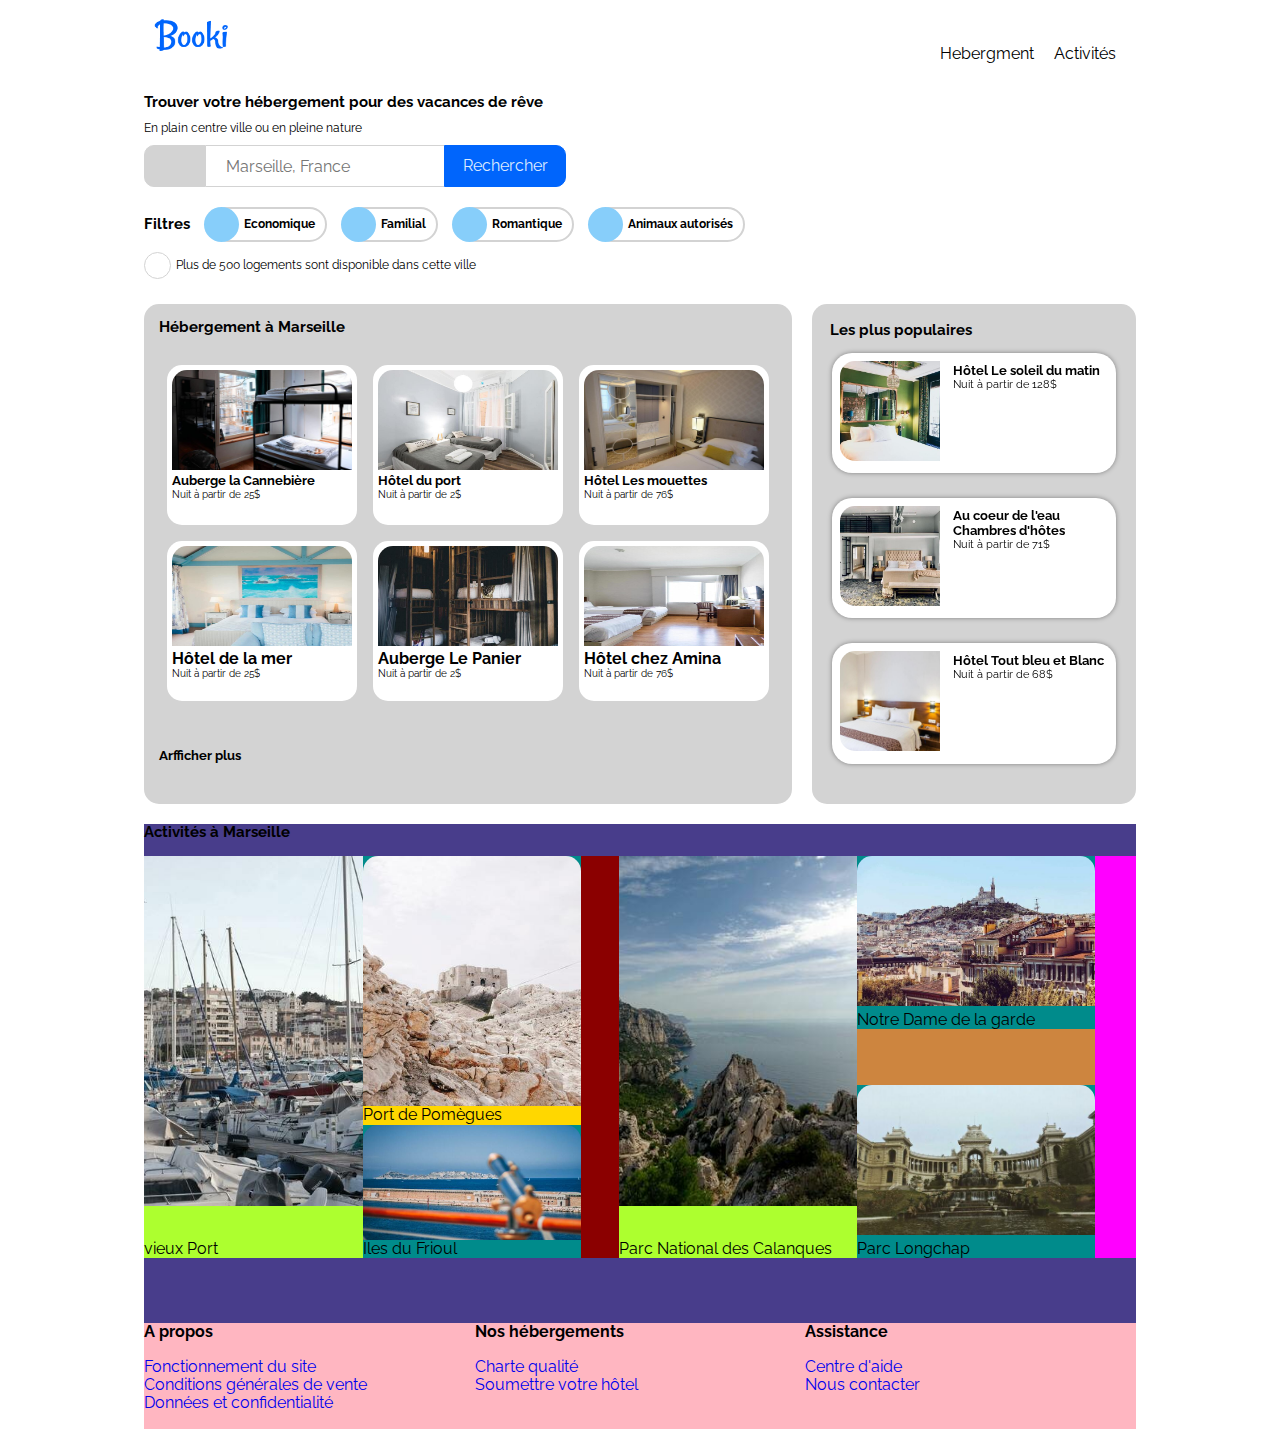
==== commit d377c36b: "Correction: aside display" ====
--- a/index.html
+++ b/index.html
@@ -213,7 +213,7 @@
                             <div class="cardDescripIcon">
                                 <h3>Au coeur de l'eau Chambres d'hôtes</h3>
                                 <p>Nuit à partir de 71$</p>
-                                <div class="starEvaluation2">
+                                <div class="starEvaluation2Relou">
                                     <i class="fa-solid fa-star starFullIcon"></i>
                                     <i class="fa-solid fa-star starFullIcon"></i>
                                     <i class="fa-solid fa-star starFullIcon"></i>
--- a/css/style.css
+++ b/css/style.css
@@ -11,7 +11,6 @@
 }
 
 body {
-    background-color: whitesmoke;
     max-width: 992px;
    /* max-width: 1000px;*/
     margin: auto;
@@ -84,7 +83,6 @@
     grid-area: main;
 }
 section#filtersContainer {
-    background-color: #F2F2F2;
     grid-area: section;
 }
 section#filtersContainer h1 {
@@ -95,7 +93,6 @@
     font-size: 12px;
 }
 div.rechercheBar {
-    background-color: #F2F2F2;
     display: flex;
     padding-top: 10px;
     padding-bottom: 10px;
@@ -122,8 +119,8 @@
     justify-content: center;
     border: none;
     padding: 20px;
-    border-top: 0.5px solid lightslategray;
-    border-bottom: 0.5px solid lightslategray;
+    border-top: 0.5px solid lightgray;
+    border-bottom: 0.5px solid lightgray;
 }
 div.buttonResearch {
     width: 120px;
@@ -142,7 +139,6 @@
     color: #0065FC;
 }
 div.filters {
-    background-color: #F2F2F2;
     display: flex;
     align-items: center;
 }
@@ -191,7 +187,6 @@
     left: -5px;
 }
 div.headInformation {
-    background-color: #F2F2F2;
     display: flex;
     align-items: center;
     padding-bottom: 25px;
@@ -223,7 +218,7 @@
 }
 
 section.article1 {
-    background-color: lightgrey;
+    background-color: lightgray;
     grid-area: article1;
     border-radius: 15px;
     margin: 0px;
@@ -244,9 +239,10 @@
 /*CARDS start*/
 div.cards {
     background-color: white;
+    
     margin: 8px;
     padding: 5px;
-    border-radius: 10px;
+    border-radius: 15px;
     width: 30%;
     height: 150px;
 }
@@ -268,7 +264,7 @@
     font-size: 10px;
 }
 div.cardTextB3 {
-    background-color: beige ;
+    background-color: white ;
 }
 div.starEvaluation {
     display: flex;
@@ -286,7 +282,7 @@
     font-size: 13px;
 }
 i.starFullIconGrey {
-    color: grey;
+    color: lightgrey;
     margin-right: 0px;
     font-size: 13px;
 }
@@ -300,14 +296,13 @@
     color: gray;
 }
 div.artcile1Part2 {
-    background-color: darkseagreen;
     display: flex;
 }
 div.artcile1Part2 p {
     font-size: 10px;
 }
 aside.article2 {
-    background-color: lightgrey;
+    background-color: lightgray;
     grid-area: article2;
     border-radius: 15px;
     margin: 0px;
@@ -315,7 +310,6 @@
     min-width: 90%;
 }
 div.artcile2Title {
-    background-color: darksalmon;
     display: flex;
     padding: 3px;
 }
@@ -326,7 +320,8 @@
     margin-left: 40%;
 }
 div.cardsWithIcon {
-    background-color: blue;
+    background-color: white;
+    filter: drop-shadow(0 0 0.15rem gray);
     display: flex;
     /*justify-content: center;*/
     margin: 5px;
@@ -349,7 +344,6 @@
     border-radius: 15px 0 0 15px;
 }*/
 div.cardDescripIcon {
-    background-color: coral;
     display: flex;
     flex-direction: column;
     padding: 3px;
@@ -376,7 +370,11 @@
 }
 div.starEvaluation2 {
     margin-left: 10px;
-    padding-top: 30px;
+    padding-top: 45px;
+}
+div.starEvaluation2Relou {
+    margin-left: 10px;
+    padding-top: 35px;
 }
 section#article3 {
     background-color: darkslateblue;
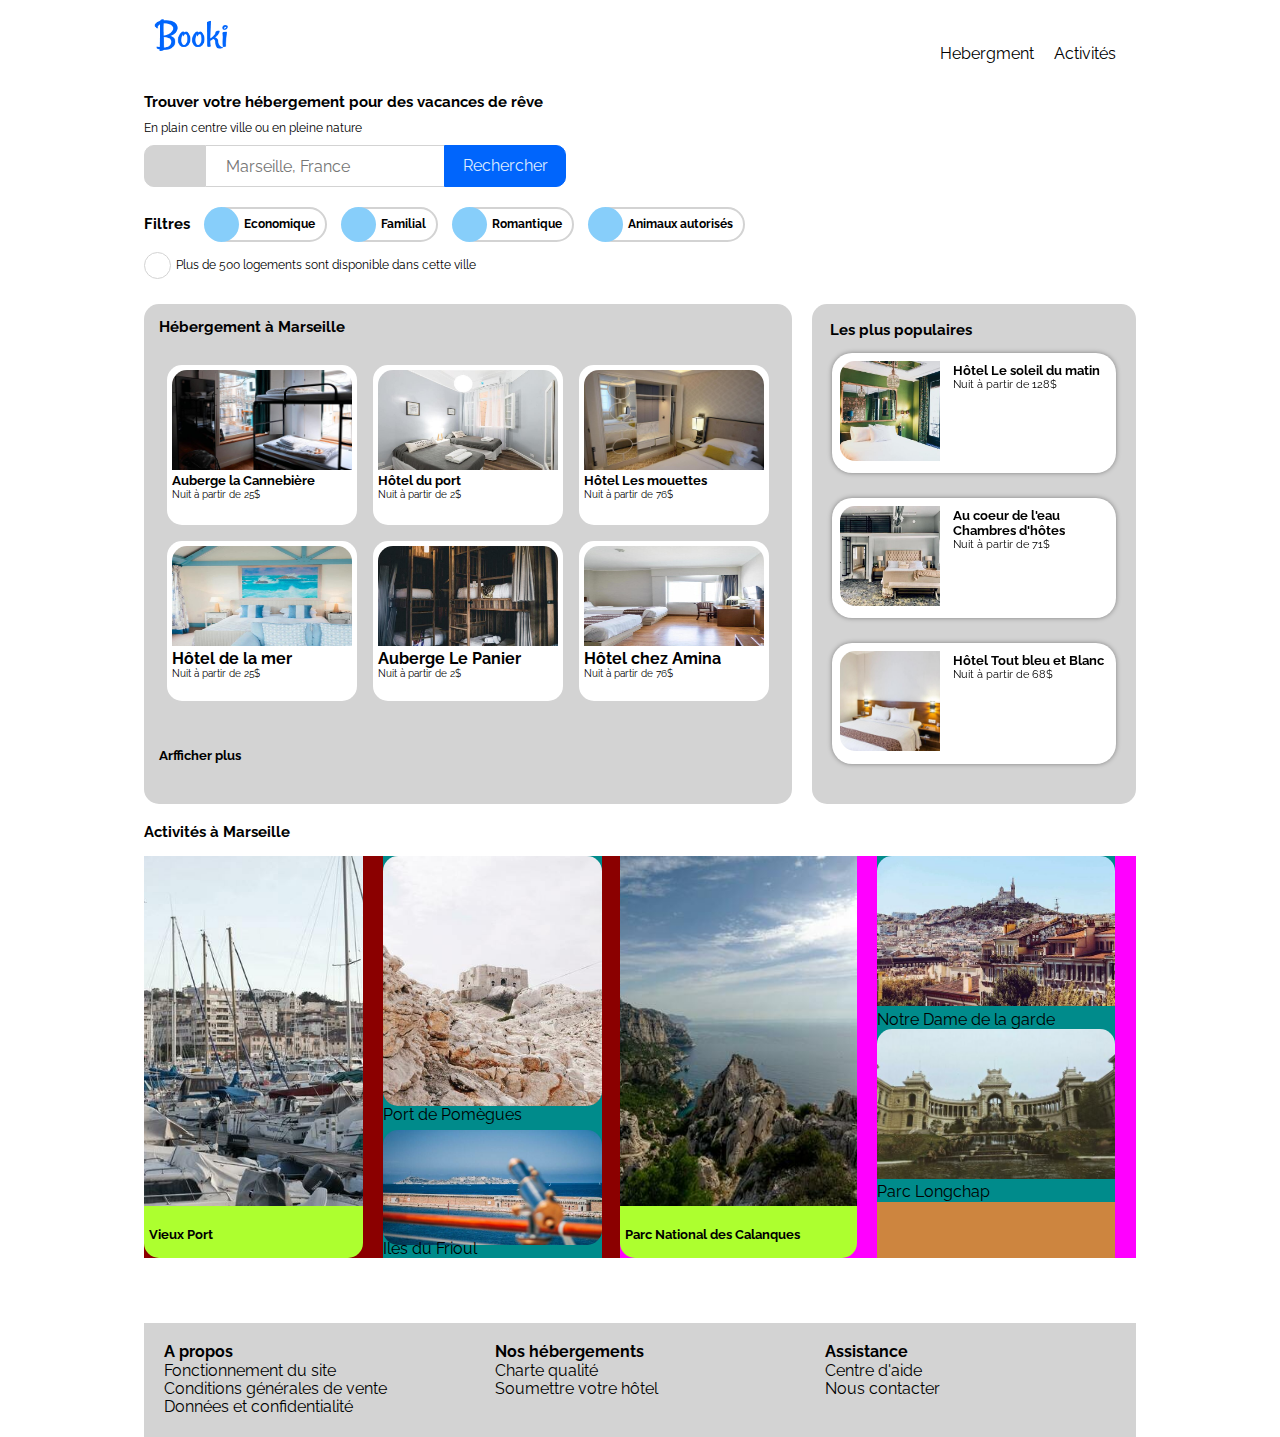
==== commit 023f5aed: "Correction: footer display" ====
--- a/index.html
+++ b/index.html
@@ -248,7 +248,7 @@
                                         <img src="./images/activites/4_small/vieuxPort.jpg" alt="Image vieux port">
                                     </div>
                                     <div class="cards3SoloText">
-                                        <p>vieux Port</p>
+                                        <p>Vieux Port</p>
                                     </div>
                                 </div>
                                 <div class="artcile3Relou">
--- a/css/style.css
+++ b/css/style.css
@@ -377,7 +377,6 @@
     padding-top: 35px;
 }
 section#article3 {
-    background-color: darkslateblue;
     grid-area: article3;
 }
 section#article3 h2{
@@ -400,6 +399,7 @@
     width: 60%;
     background-color: greenyellow;
     width: 46%;
+    border-radius: 15px;
 }
 div.cards3Solo:hover {
     background-color: #DEEBFF;
@@ -408,7 +408,7 @@
 div.cards3SoloImg {
     object-fit: cover;
     width: 100%;
-    height: 300px;
+    height: 350px;
     border-radius: 15px 15px 0 0;
 }div.cards3 img {
     object-fit: cover;
@@ -423,6 +423,10 @@
 }
 div.cards3SoloText {
     color: black;
+    padding: 5px;
+    padding-bottom: 15px;
+    font-size: 13px;
+    font-weight: bold;
 }
 div.cards3 {
     background-color: darkcyan;
@@ -432,39 +436,44 @@
     background-color: #DEEBFF;
     filter:drop-shadow(1px 1px 1px black);
 }
-
 div.artcile3Relou {
     display: flex;
     flex-direction: column;
-    justify-content: space-between;
     background-color: peru ;
-   /* margin-right: 10px;
-    margin-left: 10px;*/
+    margin-left: 20px;
     padding: 0px;
     width: 46%;
 }
 div.imgDuo1 {
     height: 250px;
+    border-radius: 15px;
 }
 div.imgDuo1 img {
     height: 100%;
+    object-fit: cover;
+    border-radius: 15px;
 }
 div.imgDuo2 {
     height: 115px;
 }
 div.imgDuo2 img {
     height: 100%;
+    object-fit: cover;
+    border-radius: 15px;
+    margin-top: 5px;
 }
 div.cardImgB5 {
-background-color: darkslategray;
+background-color: purple;
 }
 div.cardTextB5 {
-    background-color: gold ;
+    background-color: non;
+    
 }
 div.artcile3Part2 {
     background-color: magenta;
     display: flex;
-    margin: 0px;
+    margin-right: 0px;
+    padding-right: 0px;
 }
 /*BAS DE PAGE*/
 footer.basDePage {
@@ -474,16 +483,23 @@
 }
 footer.basDePage a {
     text-decoration: none;
+    color: black;
+}
+footer.basDePage h4 {
+    padding-bottom: 0px;
+    margin-bottom: 0px;
 }
 footer.basDePage ul{
     list-style-type: none;
     padding: 0;
+    margin: 0px;
 }
 div.footInfo {
-    background-color: lightpink;
+    background-color: lightgrey;
     display: flex;
     flex-direction: column;
     flex: 1;
+    padding: 20px;
 }
 /*Format tablette*/
 @media screen and (max-width: 992px) and (min-width: 769px) {
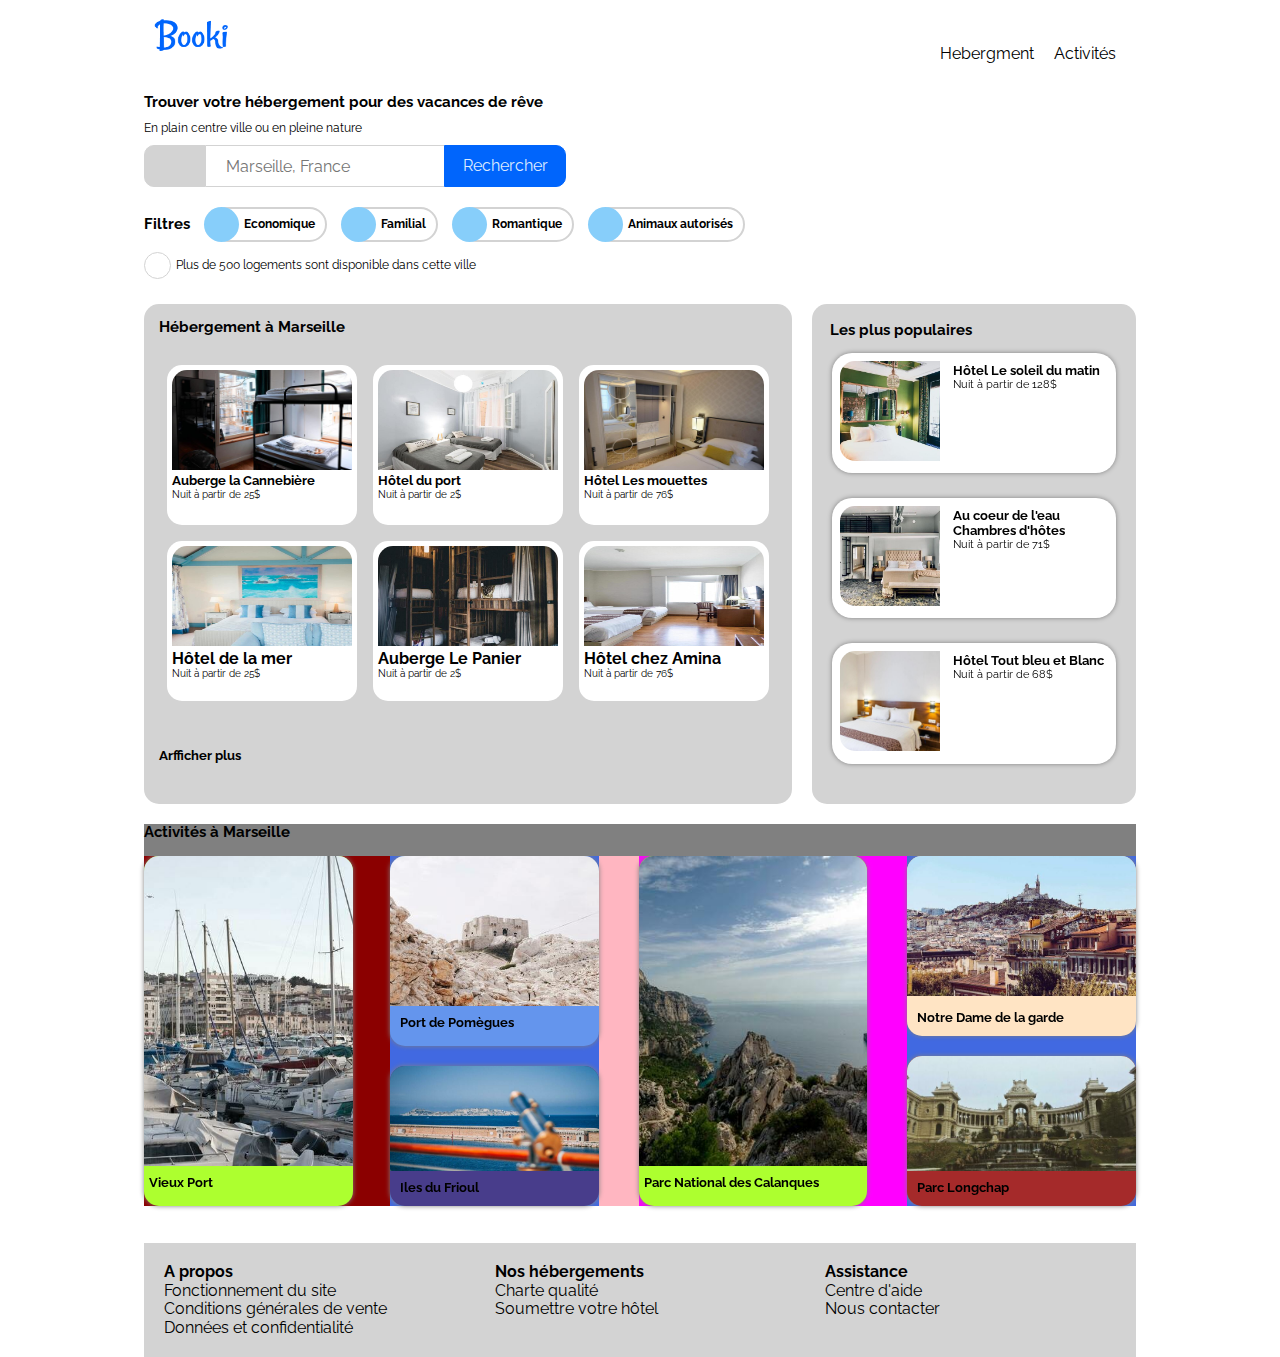
==== commit 3c206f9a: "Correction: article 3 and footer display" ====
--- a/index.html
+++ b/index.html
@@ -252,17 +252,21 @@
                                     </div>
                                 </div>
                                 <div class="artcile3Relou">
-                                    <div class="cards3">
+                                    <div class="cards3Top">
                                         <div class="imgDuo1">
                                             <img src="./images/activites/4_small/PortdePomègues.jpg" alt="Image Port de Pomègues">
                                         </div>
-                                        <div class="cardTextB5"><p>Port de Pomègues</p></div>
-                                    </div>
-                                    <div class="cards3">
+                                        <div class="cards3DuoText">
+                                            <p>Port de Pomègues</p>
+                                        </div>
+                                    </div>
+                                    <div class="cards3Bot">
                                         <div class="imgDuo2">
                                             <img src="./images/activites/4_small/IlesduFrioul.jpg" alt="Image Iles du Frioul">
                                         </div>
-                                        <p>Iles du Frioul</p>
+                                        <div class="cards3DuoText">
+                                            <p>Iles du Frioul</p>
+                                        </div>
                                     </div>
                                 </div>
                             </div>
@@ -276,13 +280,21 @@
                                     </div>
                                 </div>
                                 <div class="artcile3Relou">
-                                    <div class="cards3">
-                                        <img src="./images/activites/4_small/NotreDamedelagarde.jpg" alt="Image Notre Dame de la garde">
-                                        <p>Notre Dame de la garde</p>
-                                    </div>
-                                    <div class="cards3">
-                                        <img src="./images/activites/4_small/ParcLongchap.jpg" alt="Image Parc Longchap">
-                                        <p>Parc Longchap</p>
+                                    <div class="cards3TopPart2">
+                                        <div class="imgDuo3">
+                                            <img src="./images/activites/4_small/NotreDamedelagarde.jpg" alt="Image Notre Dame de la garde">
+                                        </div>
+                                        <div class="cards3DuoText">
+                                            <p>Notre Dame de la garde</p>
+                                        </div>
+                                    </div>
+                                    <div class="cards3BotPart2">
+                                        <div class="imgDuo4">
+                                            <img src="./images/activites/4_small/ParcLongchap.jpg" alt="Image Parc Longchap">
+                                        </div>
+                                        <div class="cards3DuoText">
+                                            <p>Parc Longchap</p>
+                                        </div>
                                     </div>
                                 </div>
                             </div>
--- a/css/style.css
+++ b/css/style.css
@@ -207,7 +207,7 @@
     /*background-color: lightgreen;*/
     display: grid;
     grid-template-columns: 2fr 1fr;
-    grid-template-rows: 1fr 1fr;
+    grid-template-rows: 1fr 0.8fr;
     grid-template-areas:
     "article1 article2"
     "article3 article3";
@@ -376,7 +376,9 @@
     margin-left: 10px;
     padding-top: 35px;
 }
+/*Activités à Marseille Article 3!!!!!!!!!!!!!!!!!!!!!!!!!*/
 section#article3 {
+    background-color: grey;
     grid-area: article3;
 }
 section#article3 h2{
@@ -390,15 +392,17 @@
 div.artcile3Part1 {
     background-color: darkred;
     display: flex;
-    margin: 0px;
+    margin-right: 20px;
+    justify-content: space-between;
 }
 div.cards3Solo {
     display: flex;
     flex-direction: column;
     justify-content: space-between;
-    width: 60%;
     background-color: greenyellow;
+    filter: drop-shadow(0 0 0.15rem gray);
     width: 46%;
+    height: 350px;
     border-radius: 15px;
 }
 div.cards3Solo:hover {
@@ -406,21 +410,20 @@
     filter:drop-shadow(1px 1px 1px black);
 }
 div.cards3SoloImg {
-    object-fit: cover;
-    width: 100%;
-    height: 350px;
+    width: 100%;
+}
+div.cards3SoloImg img {
+    object-fit: cover;
+    width: 100%;
+    height: 310px;  
+    border-radius: 15px 15px 0px 0px;
+}
+/*div.cards3 img {
+    object-fit: cover;
+    width: 100%;
+    height: 10px;
     border-radius: 15px 15px 0 0;
-}div.cards3 img {
-    object-fit: cover;
-    width: 100%;
-    height: 150px;
-    border-radius: 15px 15px 0 0;
-}
-div.cards3Solo img {
-    width: 100%;
-    height: 350px;
-    object-fit: cover;
-}
+}*/
 div.cards3SoloText {
     color: black;
     padding: 5px;
@@ -428,58 +431,140 @@
     font-size: 13px;
     font-weight: bold;
 }
-div.cards3 {
-    background-color: darkcyan;
-}
 div.cards3:hover {
     border-radius: 15px;
     background-color: #DEEBFF;
     filter:drop-shadow(1px 1px 1px black);
 }
 div.artcile3Relou {
+    background-color: royalblue;
     display: flex;
     flex-direction: column;
-    background-color: peru ;
     margin-left: 20px;
     padding: 0px;
     width: 46%;
+    justify-content: space-between;
+}
+div.cards3Top {
+    background-color: cornflowerblue;
+    filter: drop-shadow(0 0 0.15rem gray);
+    margin-bottom: 15px;
+    border-radius: 15px;
+    height: 190px;
+}
+div.cards3Top:hover {
+    border-radius: 15px;
+    background-color: #DEEBFF;
+    filter:drop-shadow(1px 1px 1px black);
 }
 div.imgDuo1 {
-    height: 250px;
-    border-radius: 15px;
+    width: 100%;
+    height: 115px;
 }
 div.imgDuo1 img {
-    height: 100%;
-    object-fit: cover;
-    border-radius: 15px;
+    width: 100%;
+    height: 150px;
+    object-fit: cover;
+    border-radius: 15px;
+    border-radius: 15px 15px 0px 0px;
+}
+div.cards3Top p {
+    position: relative;
+    top: 35px;
+    font-size: 13px;
+    font-weight: bold;
+    padding: 10px;
+}
+div.cards3Bot {
+    background-color: darkslateblue;
+    filter: drop-shadow(0 0 0.15rem gray);
+    margin-top: 5px;
+    margin-bottom: 0px;
+    border-radius: 15px;
+    height: 140px;
+}
+div.cards3Bot:hover {
+    border-radius: 15px;
+    background-color: #DEEBFF;
+    filter:drop-shadow(1px 1px 1px black);
+}
+div.cards3Bot p {
+    position: relative;
+    top: -10px;
+    font-size: 13px;
+    font-weight: bold;
+    padding: 10px;
 }
 div.imgDuo2 {
+    width: 100%;
     height: 115px;
 }
 div.imgDuo2 img {
-    height: 100%;
-    object-fit: cover;
-    border-radius: 15px;
-    margin-top: 5px;
-}
-div.cardImgB5 {
-background-color: purple;
-}
-div.cardTextB5 {
-    background-color: non;
-    
+    width: 100%;
+    height: 105px;
+    object-fit: cover;
+    border-radius: 15px;
+    border-radius: 15px 15px 0px 0px;
 }
 div.artcile3Part2 {
     background-color: magenta;
     display: flex;
-    margin-right: 0px;
-    padding-right: 0px;
+    justify-content: space-between;
+    margin-left: 20px;
+}
+div.cards3TopPart2 {
+    background-color: bisque;
+    filter: drop-shadow(0 0 0.15rem gray);
+    margin-bottom: 0px;
+    border-radius: 15px;
+    height: 180px;
+}
+div.cards3TopPart2 p {
+    position: relative;
+    font-size: 13px;
+    font-weight: bold;
+    padding: 10px;
+}
+div.imgDuo3 {
+    width: 100%;
+}
+div.imgDuo3 img {
+    width: 100%;
+    height: 140px;
+    object-fit: cover;
+    border-radius: 15px;
+    border-radius: 15px 15px 0px 0px;
+}
+div.cards3BotPart2 {
+    background-color: brown;
+    filter: drop-shadow(0 0 0.15rem gray);
+    margin-bottom: 5px;
+    border-radius: 15px;
+    margin: 0px 0px 0px 0px;
+}
+div.cards3BotPart2 p {
+    position: relative;
+    font-size: 13px;
+    font-weight: bold;
+    padding: 10px;
+}
+div.imgDuo4 {
+    width: 100%;
+    height: 115px;
+}
+div.imgDuo4 img {
+    width: 100%;
+    height: 100%;
+    object-fit: cover;
+    border-radius: 15px;
+    border-radius: 15px 15px 0px 0px;
 }
 /*BAS DE PAGE*/
 footer.basDePage {
     background-color: gray;
     grid-area: basDePage;
     display: flex;
+    margin-top: 20px;
 }
 footer.basDePage a {
     text-decoration: none;
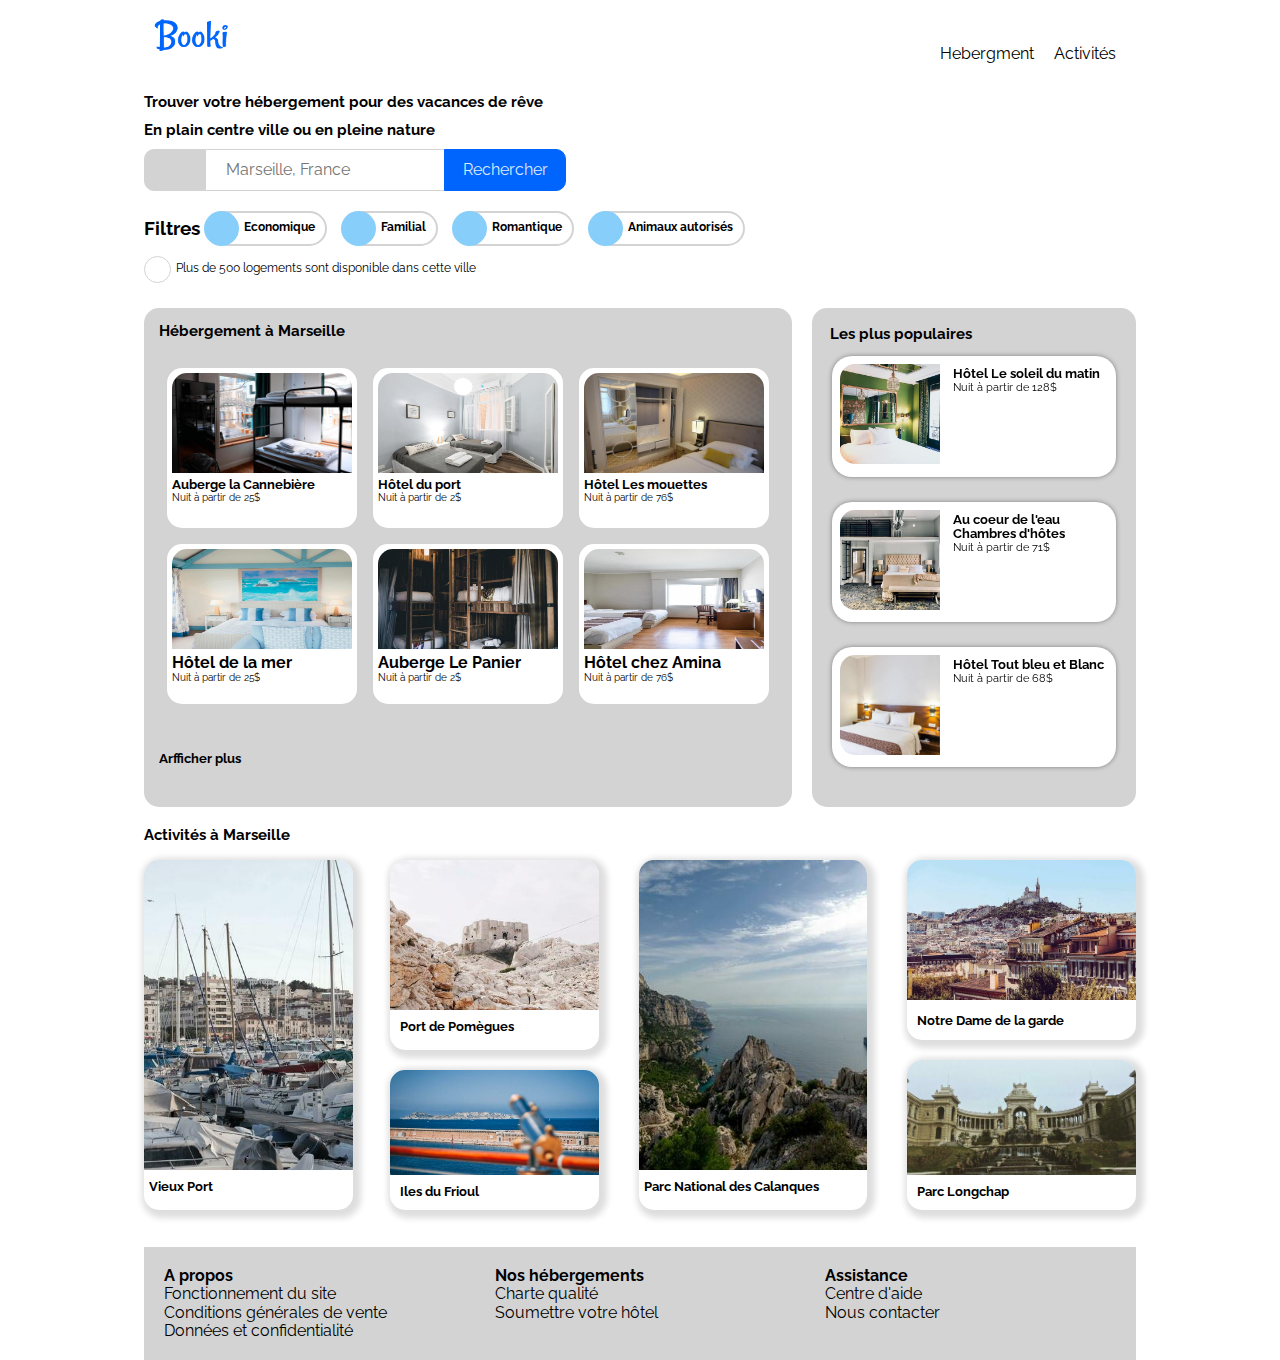
==== commit b2bc3feb: "Correction: menu display in mobile in phone version" ====
--- a/index.html
+++ b/index.html
@@ -28,7 +28,8 @@
             </header>
             <main id="container2">
                 <section id="filtersContainer">
-                    <h1>Trouver votre hébergement pour des vacances de rêve</h1><p>En plain centre ville ou en pleine nature</p> 
+                    <h1>Trouver votre hébergement pour des vacances de rêve</h1>
+                    <h2>En plain centre ville ou en pleine nature</h2> 
                     <div class="rechercheBar">
                         <div class="buttonLocalisationIcon">
                             <i class="fa-solid fa-location-dot"></i>
@@ -46,7 +47,7 @@
                         </div>
                     </div>
                     <div class="filters">
-                        <h2>Filtres</h2>
+                        <h3>Filtres</h3>
                         <div class="filterRelou">
                              <a href="#">
                                 <div class="filter">
--- a/css/style.css
+++ b/css/style.css
@@ -378,19 +378,16 @@
 }
 /*Activités à Marseille Article 3!!!!!!!!!!!!!!!!!!!!!!!!!*/
 section#article3 {
-    background-color: grey;
     grid-area: article3;
 }
 section#article3 h2{
     padding-bottom: 15px;
 }
 div.article3cards {
-    background-color: lightpink;
     display: flex;
     justify-content: space-around;
 }
 div.artcile3Part1 {
-    background-color: darkred;
     display: flex;
     margin-right: 20px;
     justify-content: space-between;
@@ -399,8 +396,7 @@
     display: flex;
     flex-direction: column;
     justify-content: space-between;
-    background-color: greenyellow;
-    filter: drop-shadow(0 0 0.15rem gray);
+    box-shadow: 3px 3px 6px 5px rgb(223, 222, 222);
     width: 46%;
     height: 350px;
     border-radius: 15px;
@@ -418,12 +414,6 @@
     height: 310px;  
     border-radius: 15px 15px 0px 0px;
 }
-/*div.cards3 img {
-    object-fit: cover;
-    width: 100%;
-    height: 10px;
-    border-radius: 15px 15px 0 0;
-}*/
 div.cards3SoloText {
     color: black;
     padding: 5px;
@@ -437,7 +427,6 @@
     filter:drop-shadow(1px 1px 1px black);
 }
 div.artcile3Relou {
-    background-color: royalblue;
     display: flex;
     flex-direction: column;
     margin-left: 20px;
@@ -446,8 +435,7 @@
     justify-content: space-between;
 }
 div.cards3Top {
-    background-color: cornflowerblue;
-    filter: drop-shadow(0 0 0.15rem gray);
+    box-shadow: 3px 3px 6px 5px rgb(223, 222, 222);
     margin-bottom: 15px;
     border-radius: 15px;
     height: 190px;
@@ -476,8 +464,7 @@
     padding: 10px;
 }
 div.cards3Bot {
-    background-color: darkslateblue;
-    filter: drop-shadow(0 0 0.15rem gray);
+    box-shadow: 3px 3px 6px 5px rgb(223, 222, 222);
     margin-top: 5px;
     margin-bottom: 0px;
     border-radius: 15px;
@@ -485,8 +472,7 @@
 }
 div.cards3Bot:hover {
     border-radius: 15px;
-    background-color: #DEEBFF;
-    filter:drop-shadow(1px 1px 1px black);
+    box-shadow: 3px 3px 6px 5px rgb(223, 222, 222);
 }
 div.cards3Bot p {
     position: relative;
@@ -507,17 +493,21 @@
     border-radius: 15px 15px 0px 0px;
 }
 div.artcile3Part2 {
-    background-color: magenta;
     display: flex;
     justify-content: space-between;
     margin-left: 20px;
 }
 div.cards3TopPart2 {
-    background-color: bisque;
-    filter: drop-shadow(0 0 0.15rem gray);
+    background-color: white;
+    box-shadow: 3px 3px 6px 5px rgb(223, 222, 222);
     margin-bottom: 0px;
     border-radius: 15px;
     height: 180px;
+}
+div.cards3TopPart2:hover {
+    border-radius: 15px;
+    background-color: #DEEBFF;
+    filter:drop-shadow(1px 1px 1px black);
 }
 div.cards3TopPart2 p {
     position: relative;
@@ -536,11 +526,16 @@
     border-radius: 15px 15px 0px 0px;
 }
 div.cards3BotPart2 {
-    background-color: brown;
-    filter: drop-shadow(0 0 0.15rem gray);
+    background-color: white;
+    box-shadow: 3px 3px 6px 5px rgb(223, 222, 222);
     margin-bottom: 5px;
     border-radius: 15px;
     margin: 0px 0px 0px 0px;
+}
+div.cards3BotPart2:hover {
+    border-radius: 15px;
+    background-color: #DEEBFF;
+    filter:drop-shadow(1px 1px 1px black);
 }
 div.cards3BotPart2 p {
     position: relative;
@@ -588,9 +583,6 @@
 }
 /*Format tablette*/
 @media screen and (max-width: 992px) and (min-width: 769px) {
-        header.navBar {
-            background-color: lightpink;
-        }
         div#container3 {
             grid-template-rows: 0.5fr 0.8fr;
         }
@@ -658,14 +650,32 @@
         border-bottom: 3px solid blue;
     }
     main#container2 {
-        background-color: brown;
+        background-color: none;
         /*grid-template-rows: 0.1fr ;*/
      }
     div.hybrid {
         display: none;
     }
+    section#filtersContainer h1 {
+        font-size: 30px;    
+    }
+    section#filtersContainer h2 {
+        font-size: 20px;
+        margin-bottom: 20px;
+        font-weight: normal;
+    }
     div.rechercheBar {
         display: none;
+    }
+    div.buttonLocalisationIcon {
+        background-color: lightgrey;
+        display: flex;
+        width: 50px;
+        height: 48px;
+        border-radius: 10px 0px 0px 10px;
+        display: flex;
+        align-items: center;
+        justify-content: center;
     }
     div.rechercheBarMobile {
         display: flex;
@@ -675,14 +685,16 @@
         padding: 10px;
     }
     div.buttonMagnifyingGlass {
-        width: 10%;
+        width: 9%;
         height: 50px;
         background-color: #0065FC;
+        color: white;
         display: flex;
         align-items: center;
         justify-content: center;
         cursor: pointer;
-        border-radius:  0px 10px 10px 0px;
+        border-radius:  15px 15px 15px 15px;
+        margin-left: -15px;
     }
     input.searchBarMobile{
         width: 70%;
@@ -692,8 +704,8 @@
         justify-content: center;
         border: none;
         padding: 20px;
-        border-top: 0.5px solid lightslategray;
-        border-bottom: 0.5px solid lightslategray;
+        border-top: 0.5px solid lightgray;
+        border-bottom: 0.5px solid lightgray;
     }
     div.buttonMagnifyingGlass:hover {
         height: 50px;
@@ -705,8 +717,8 @@
         display: flex;
         align-items: flex-start;
         justify-content: center;
-        background-color: #DEEBFF;
         flex-direction: column;
+        margin-bottom: 15px;
     }
     div.filters h2 {
         font-size: 25px;
@@ -716,7 +728,14 @@
     }
     div.filter {
         justify-content: center;
-    /*margin: auto;*/
+        height: 40px;
+    }
+    div.filter i {
+        height: 45px;
+        width: 45px;
+    }
+    div.filter p {
+        padding-right: 5px;
     }
     section.article1 {
         object-fit: cover;
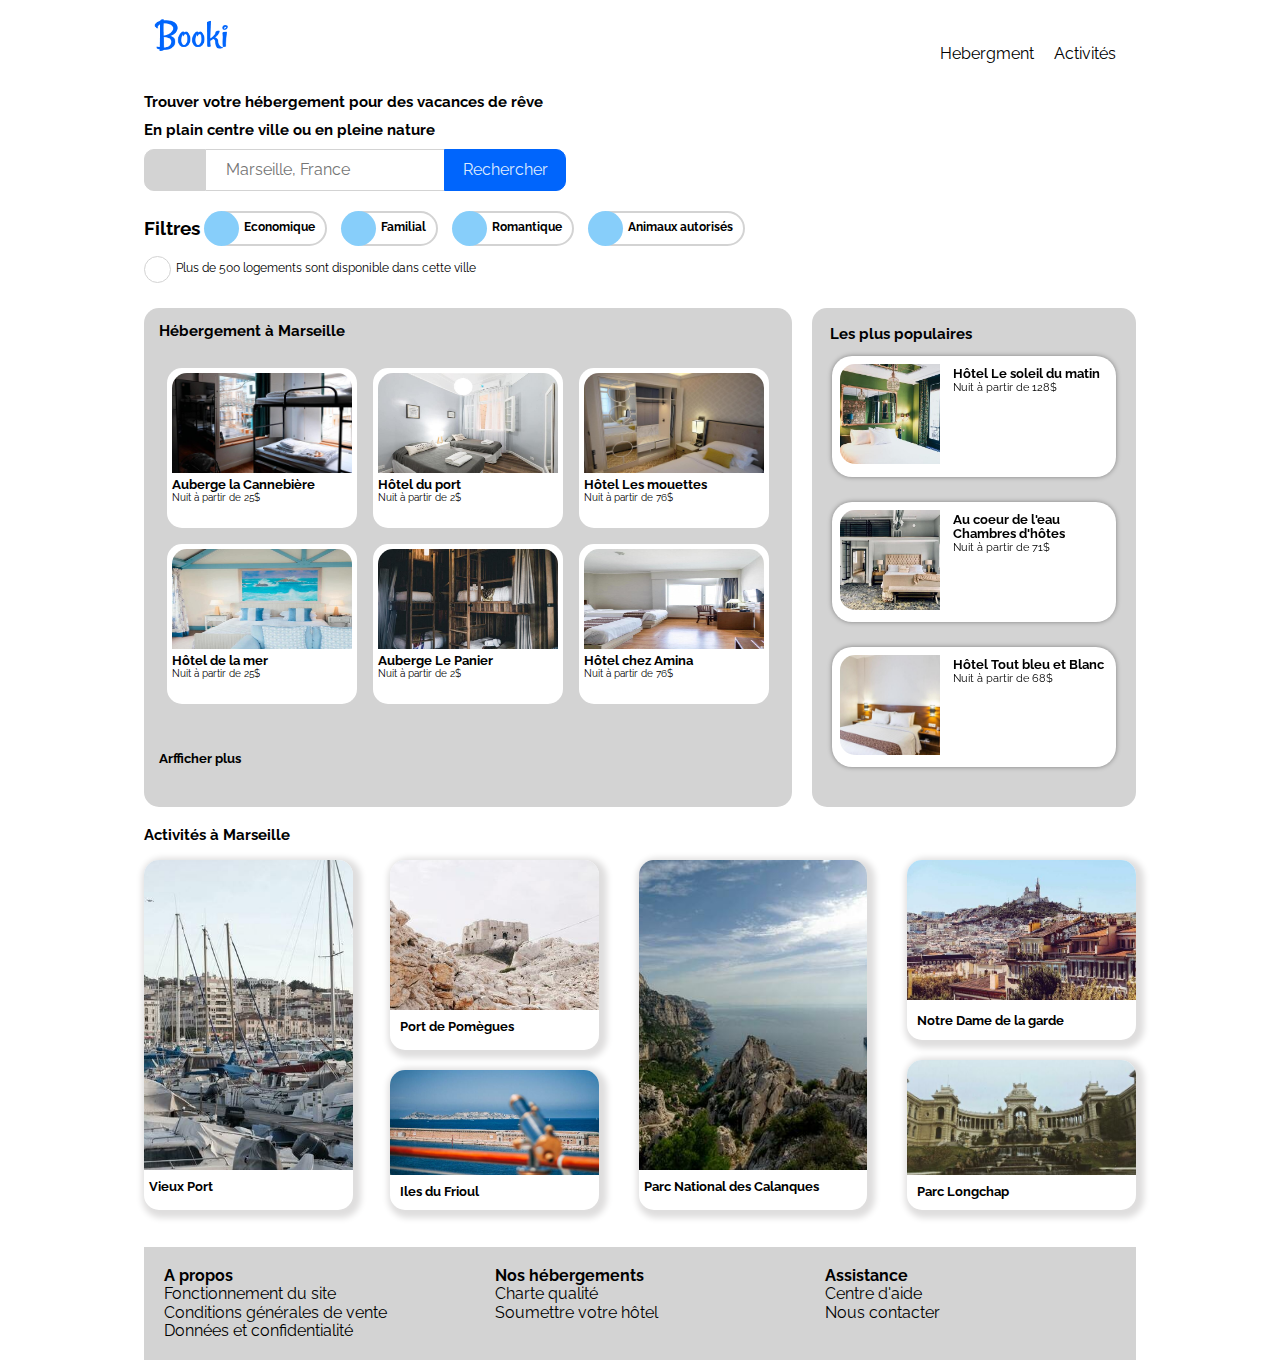
==== commit 0256bb8c: "Correction article3 display in mobile" ====
--- a/index.html
+++ b/index.html
@@ -257,7 +257,7 @@
                                         <div class="imgDuo1">
                                             <img src="./images/activites/4_small/PortdePomègues.jpg" alt="Image Port de Pomègues">
                                         </div>
-                                        <div class="cards3DuoText">
+                                        <div class="cards3DuoTextCorrect">
                                             <p>Port de Pomègues</p>
                                         </div>
                                     </div>
@@ -265,7 +265,7 @@
                                         <div class="imgDuo2">
                                             <img src="./images/activites/4_small/IlesduFrioul.jpg" alt="Image Iles du Frioul">
                                         </div>
-                                        <div class="cards3DuoText">
+                                        <div class="cards3DuoTextCorrect2">
                                             <p>Iles du Frioul</p>
                                         </div>
                                     </div>
--- a/css/style.css
+++ b/css/style.css
@@ -239,7 +239,6 @@
 /*CARDS start*/
 div.cards {
     background-color: white;
-    
     margin: 8px;
     padding: 5px;
     border-radius: 15px;
@@ -298,16 +297,18 @@
 div.artcile1Part2 {
     display: flex;
 }
+div.artcile1Part2 h4 {
+    font-size: 13px;
+}
 div.artcile1Part2 p {
     font-size: 10px;
 }
 aside.article2 {
-    background-color: lightgray;
+    background-color: lightgrey;
     grid-area: article2;
     border-radius: 15px;
     margin: 0px;
     padding: 15px;
-    min-width: 90%;
 }
 div.artcile2Title {
     display: flex;
@@ -471,8 +472,9 @@
     height: 140px;
 }
 div.cards3Bot:hover {
-    border-radius: 15px;
     box-shadow: 3px 3px 6px 5px rgb(223, 222, 222);
+    filter:drop-shadow(1px 1px 1px gray);
+    border-radius: 15px;
 }
 div.cards3Bot p {
     position: relative;
@@ -738,17 +740,38 @@
         padding-right: 5px;
     }
     section.article1 {
-        object-fit: cover;
+        background-color: unset;
+        object-fit: cover;
+    }
+    section.article1 h2 {
+        font-size:  20px;
+        margin-bottom: 0px;
     }
     div.artcile1Part1 {
         flex-direction: column;
     }
+    div.cards {
+        filter: drop-shadow(0 0 0.15rem gray);
+       margin-top: 10px;
+        margin: 35px;
+        padding: 0px;
+        width: 90%;
+    }
+    div.cardTextB3 {
+        padding: 10px;
+        margin-bottom: 5px;
+        border-radius: 15px;
+    }
+    div.cardTextB3 h4 {
+        font-size: 20px;
+        padding: 2px;
+    }
+    div.cardTextB3 p {
+        font-size: 15px;
+        padding: 5px;
+    }
     div.artcile1Part2 {
         flex-direction: column;
-    }
-    div.cards {
-        width: unset;
-        object-fit: cover;
     }
     div.cardImgB3 img {
         object-fit: cover;
@@ -757,12 +780,31 @@
         border-radius: 0px;
         margin: 0px;
     }
+    div.artcile2Title {
+        justify-content: space-between;
+    }
+    div.artcile2Title  h2 {
+        font-size: 20px;
+    }
     div.cardsWithIcon {
         width: unset;
+        height: 150px;
+    }
+    div.cardsWithIcon h3 {
+        font-size: 20px;
+    }
+    div.cardsWithIcon p {
+        font-size: 15px;
     }
     div.cardDescripIcon {
-        width: 50%;
+        width: unset;
         height: 200px;
+    }
+    div.starEvaluation2 {
+        padding-top: 80px;
+    }
+    div.starEvaluation2Relou {
+        padding-top: 60px;
     }
     div.article2Img {
         width: 40%;
@@ -770,35 +812,121 @@
         object-fit: cover;
         border-radius: 15px 0 0 15px;
     }
-    div.article2Img img{
-        background-color: crimson;
+    div.article2Img img {
+        min-width: 100px;
         width: 100%;
-        height: 200px;
+        height: 150px;
+    }
+    section#article3  h2 {
+        width: 100%;
+        font-size: 20px;
     }
     div.article3cards {
         flex-direction: column;
+        margin: 15px;
+        padding: 15px;
+        margin-right: 10px;
+        margin-left: 10px;
     }
     div.artcile3Part1 {
         flex-direction: column;
-    }
-    /*div.cards3Solo {
+        margin: 15px;
+        padding: 15px;
+    }
+    div.cards3Solo {
+        object-fit: cover;
         flex-direction: column;
-    }*/
+        width: 90%;
+        height: 150px;
+        margin: 15px;
+        padding-bottom: 35px;
+    }
     div.cards3SoloImg {
-        width: 100%;
+        object-fit: cover;
         height: 200px;
     }
-    div.cards3SoloImg img{
-        width: 100%;
+    div.cards3SoloImg img {
+        object-fit: cover;
+        height: 150px;
+    }
+    div.artcile3Relou {
+        object-fit: cover;
+        margin: 0px 0px 0px 0px;
+        display: flex;
+        justify-content: space-between;
+        width: 90%;
+        margin: 5px;
+        padding: 5px;
+    }
+    div.cards3Top {
+        height: 200px;
+        margin-top: 15px;
+        margin-bottom: 15px;
+    }
+    div.cards3DuoTextCorrect {
+        position: relative;
+        top: -30px;
+    }
+    div.cards3DuoTextCorrect2 {
+        position: relative;
+        top: 15px;
+    }
+    div.imgDuo1 {
+        height: 150px;
+    }
+    div.imgDuo1 img {
+        object-fit: cover;
+    }
+    div.cards3Bot {
+        height: 200px;
+        margin-top: 30px;
+        margin-bottom: 30px;
+    }
+    div.imgDuo2 {
+        height: 150px;
+    }
+    div.imgDuo2 img {
+        height: 150px;
+        object-fit: cover;
     }
     div.artcile3Part2 {
         flex-direction: column;
-    }
+        width: 95%;
+    }
+    div.cards3TopPart2 {
+        border: px solid black;
+        height: 200px;
+        margin-top: 30px;
+        margin-bottom: 30px;
+    }
+    div.imgDuo3 {
+        height: 150px;
+    }
+    div.imgDuo3 img {
+        object-fit: cover;
+    }
+    div.cards3BotPart2 {
+        height: 200px;
+        margin-bottom: 30px;
+    }
+    div.imgDuo4 {
+        height: 150px;
+    }
+    div.imgDuo4 img {
+        object-fit: cover;
+    }
+    /*BAS DE PAGE*/
     footer.basDePage {
+        background-color: lightgrey;
         flex-direction: column;
         flex: 1;
     }
     div.footInfo {
+        background-color: lightgrey;
         margin: 10px;
     }
+    div.footInfo h4 {
+        margin-bottom: 10px;
+    }
+
 }